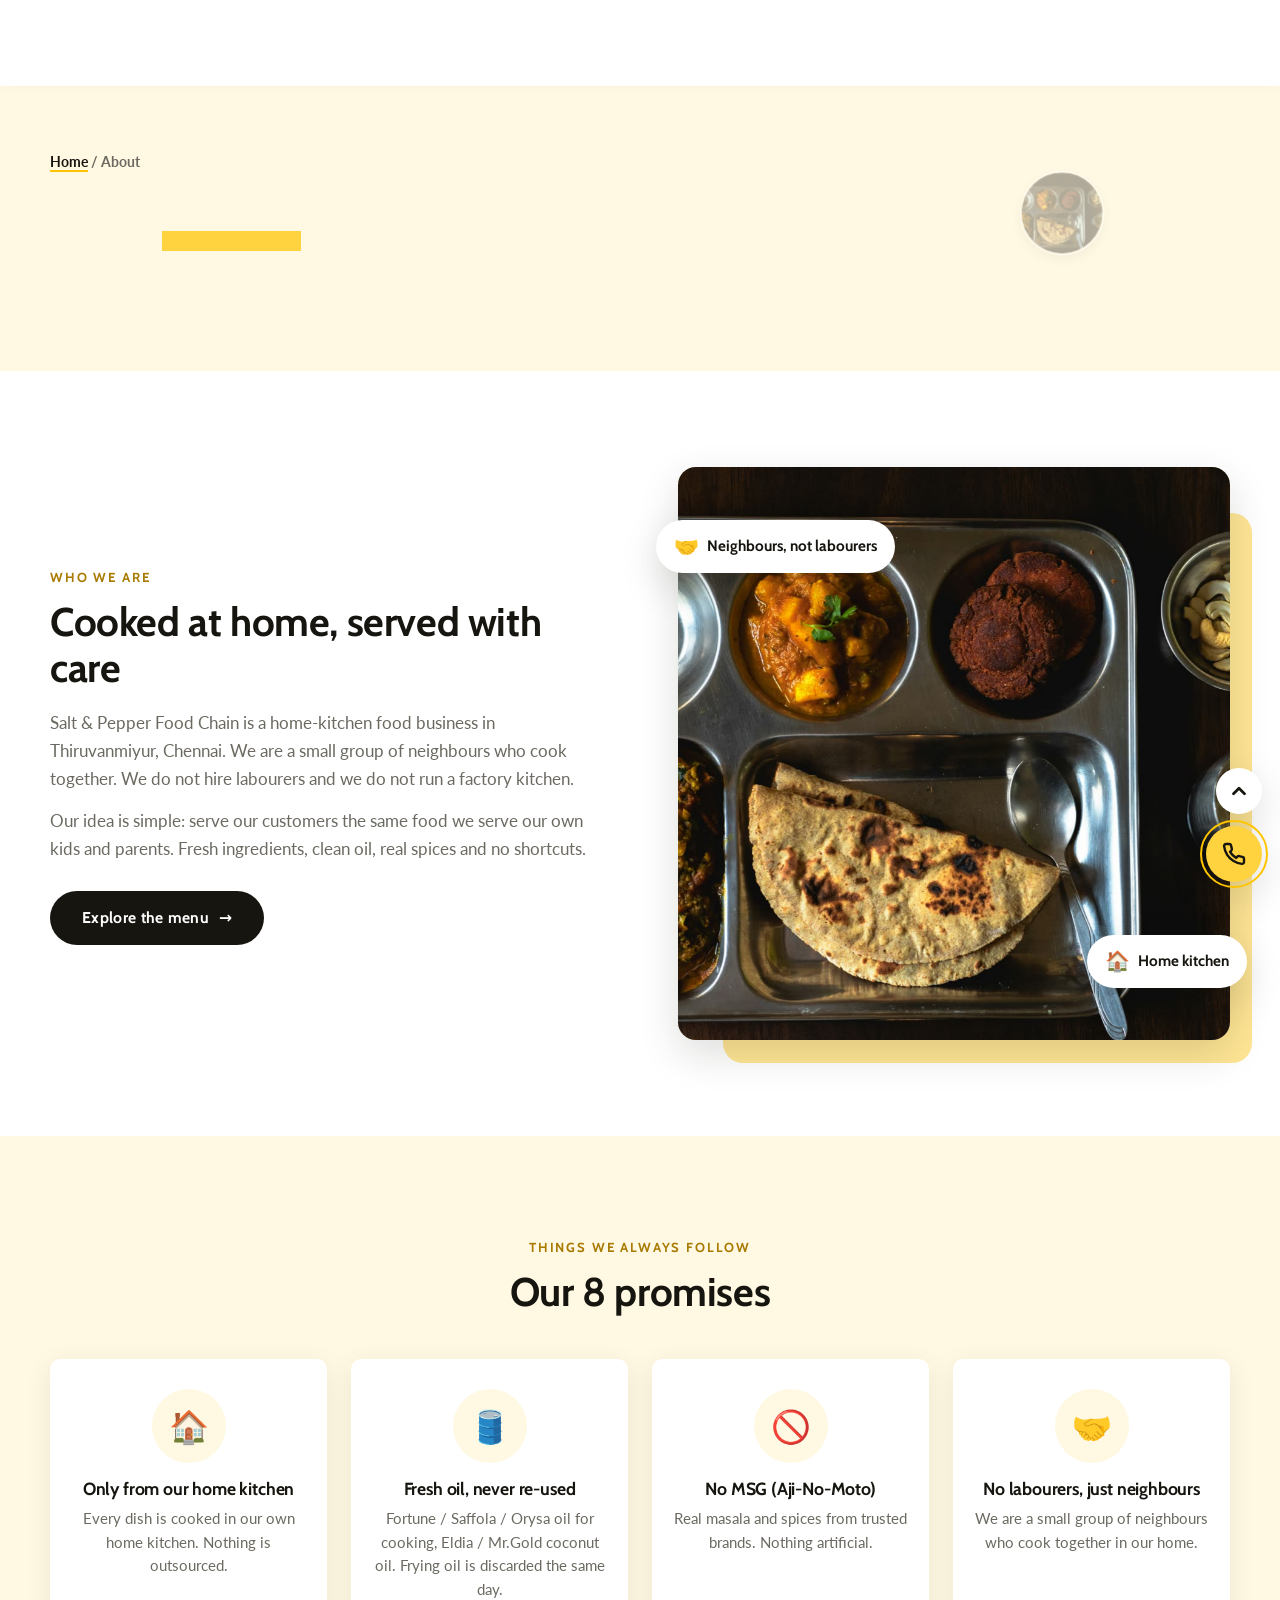
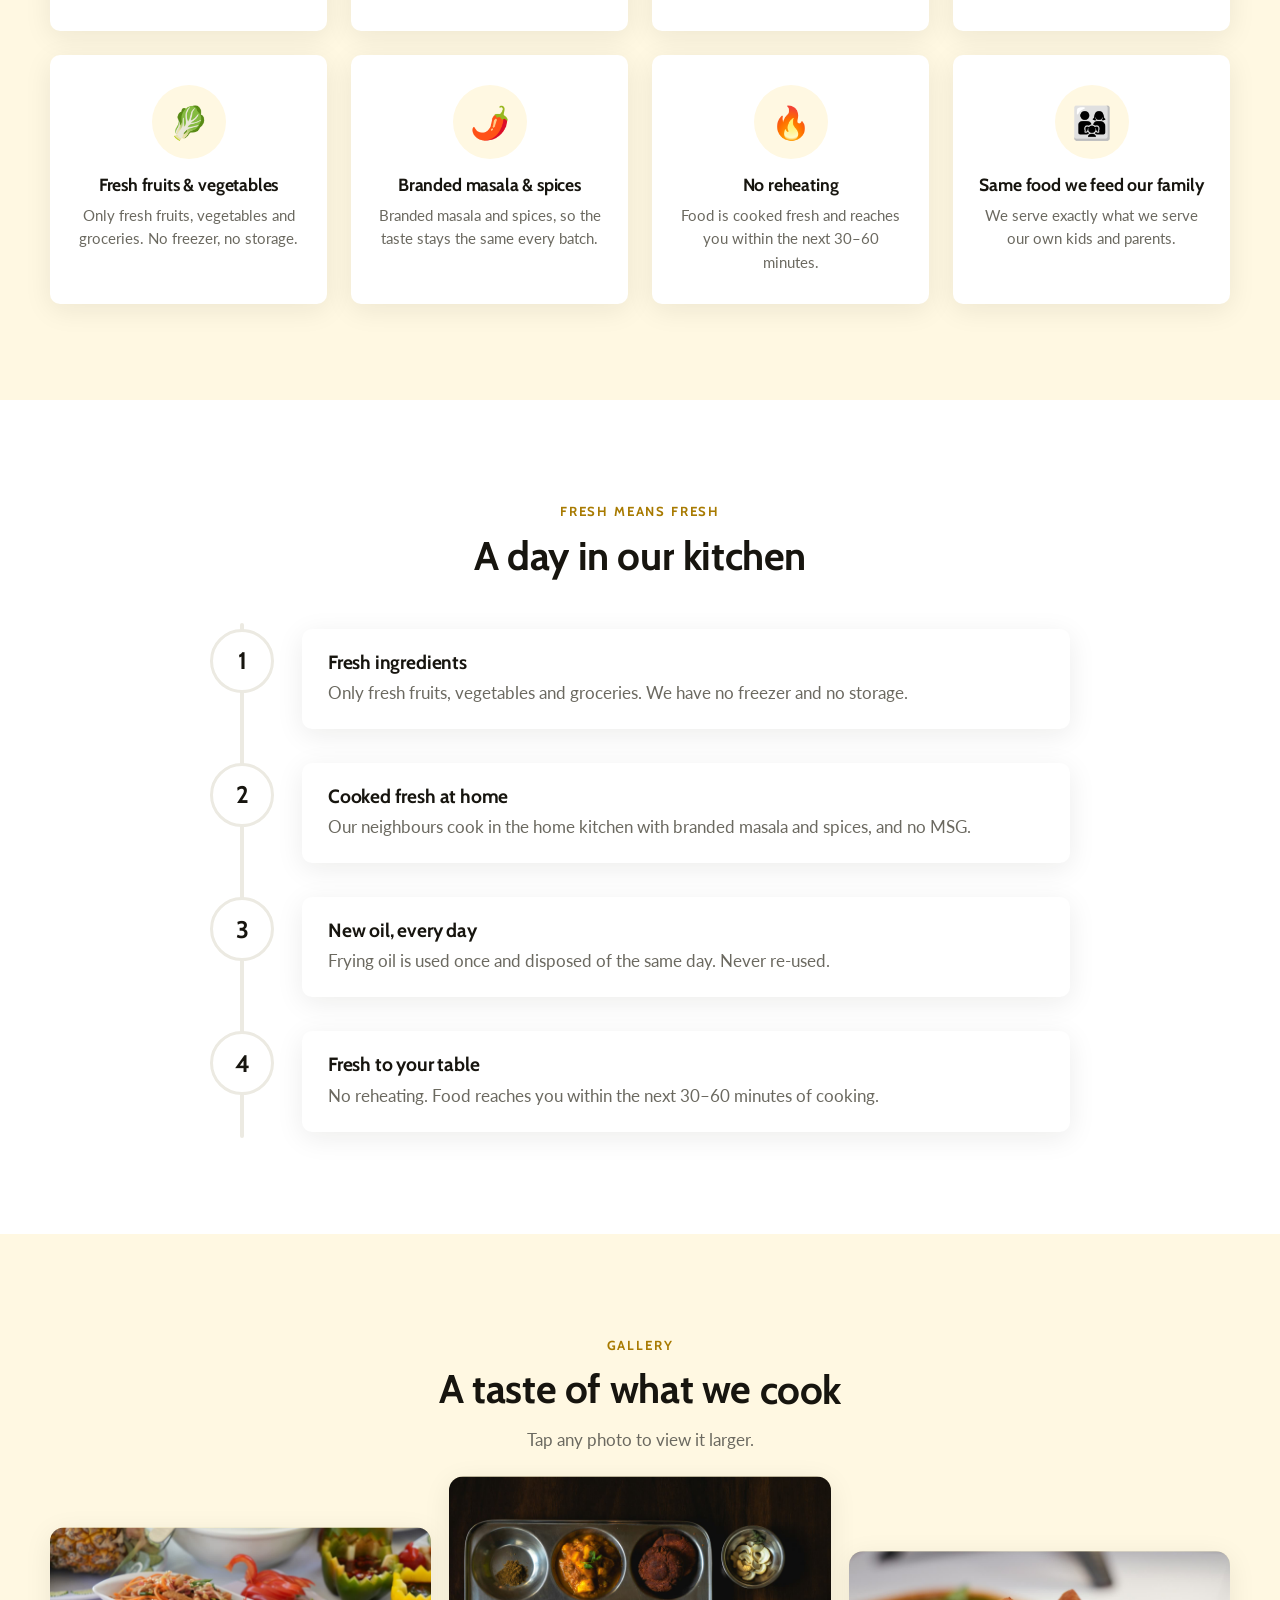
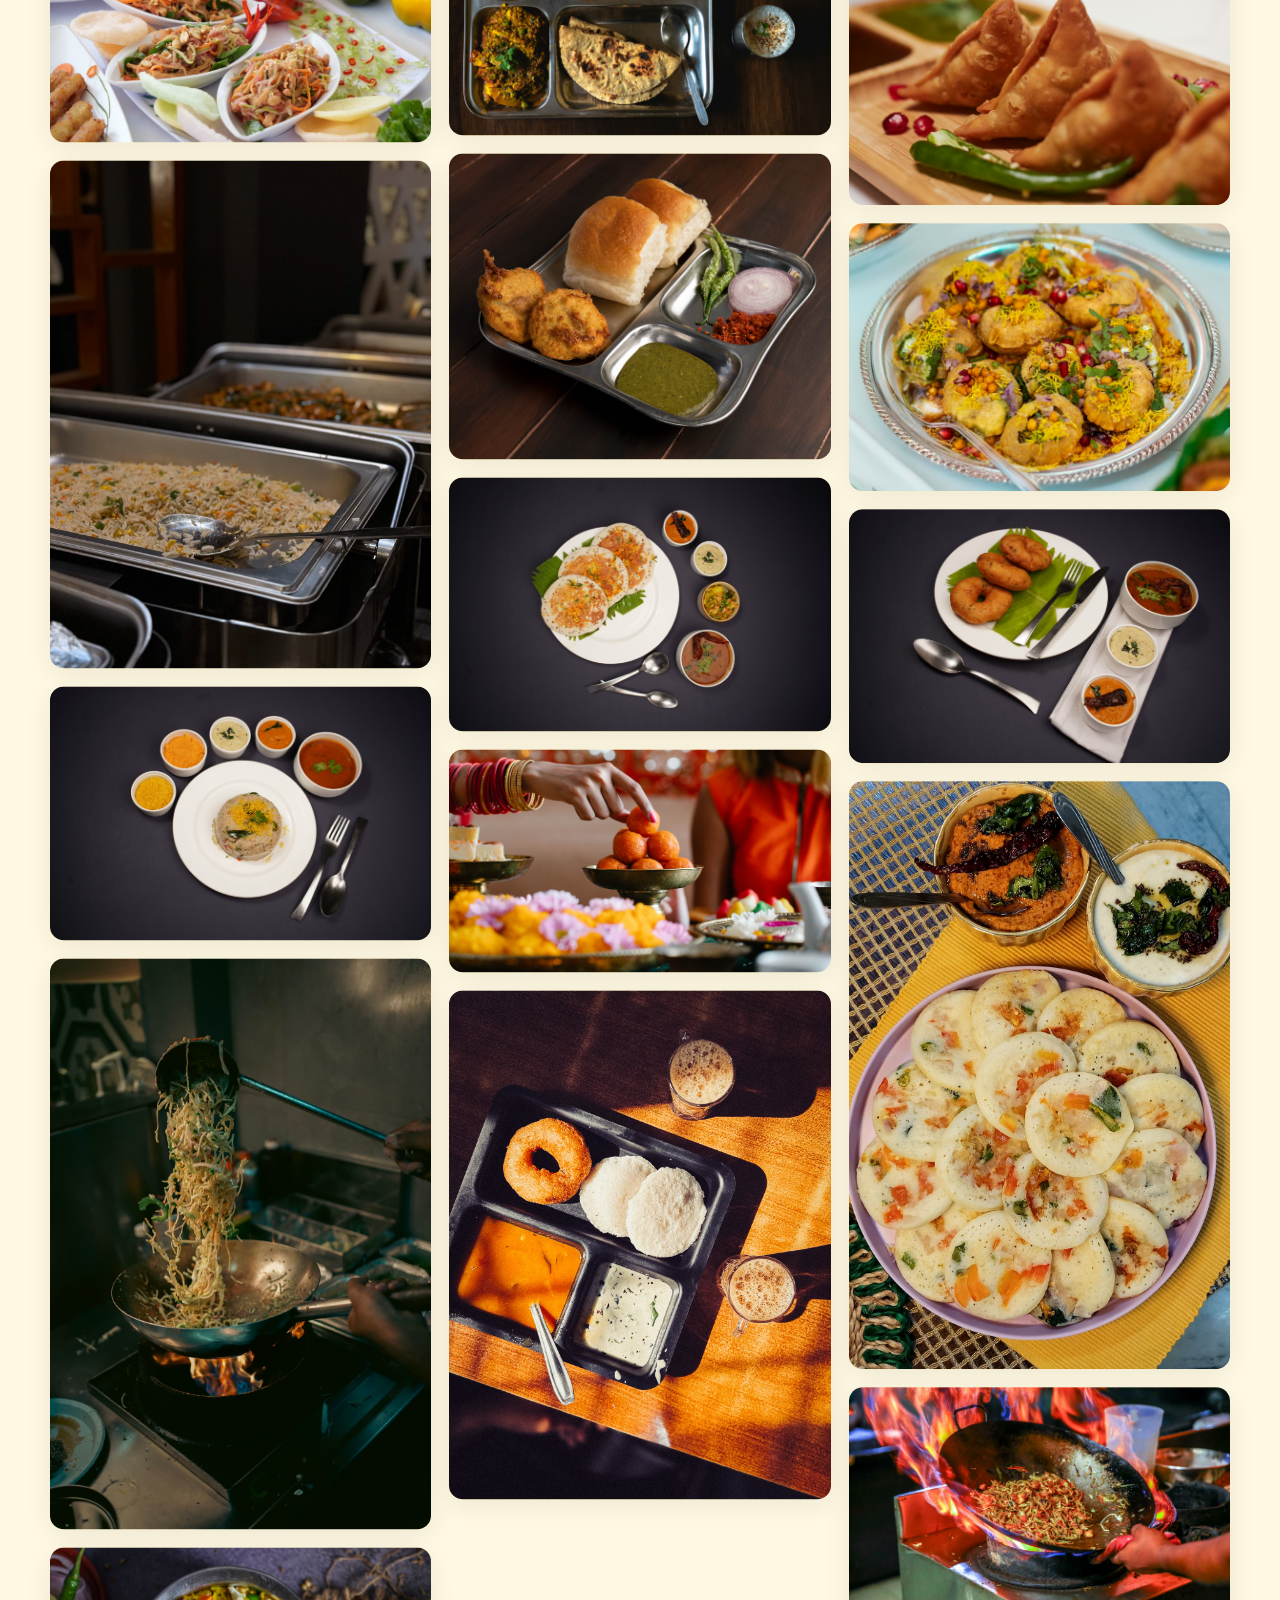
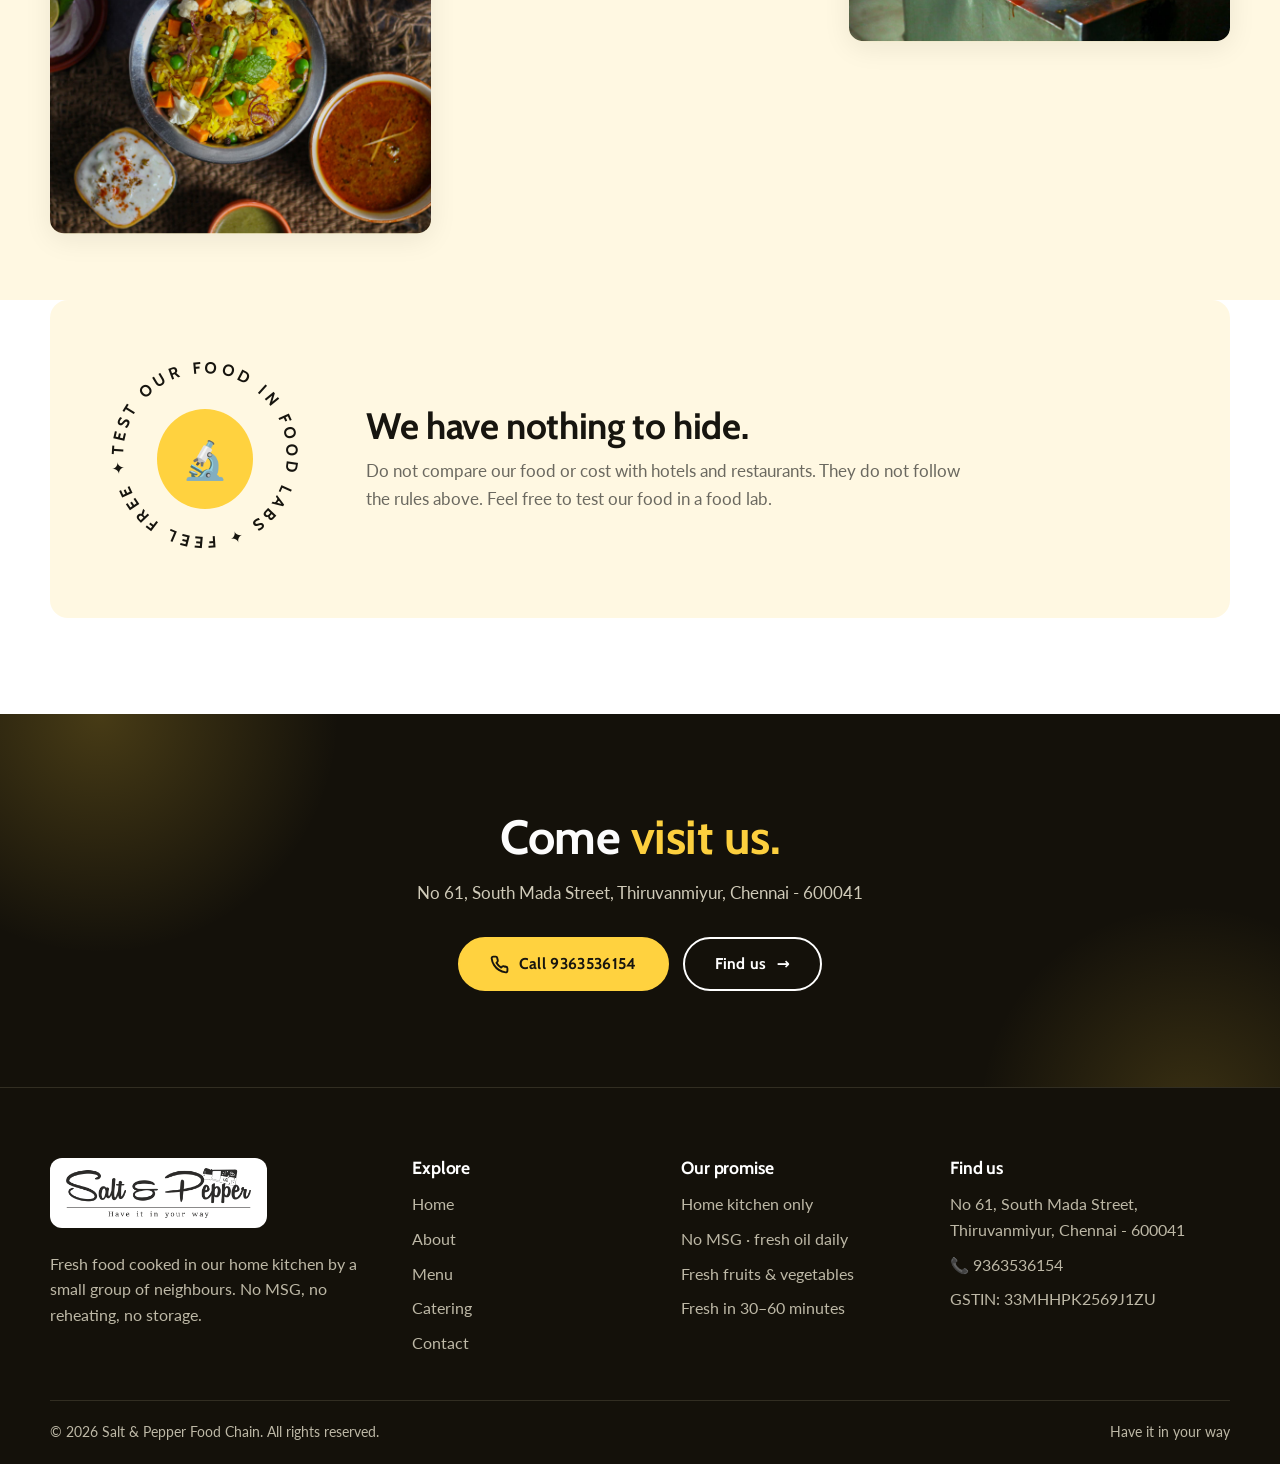
==== about.html @ cba0b31f "Add Salt & Pepper Food Chain website Five-page static site (Home, About, Menu, Catering, Contact) in" ====
<!doctype html>
<html lang="en">
<head>
<meta charset="utf-8">
<meta name="viewport" content="width=device-width,initial-scale=1">
<title>About Us | Salt & Pepper Food Chain</title>
<meta name="description" content="Salt & Pepper Food Chain is a home-kitchen food business in Thiruvanmiyur, Chennai, cooked by a small group of neighbours with no MSG and no reheating.">
<meta name="theme-color" content="#ffffff">
<meta property="og:type" content="website">
<meta property="og:title" content="About Us | Salt & Pepper Food Chain">
<meta property="og:description" content="Salt & Pepper Food Chain is a home-kitchen food business in Thiruvanmiyur, Chennai, cooked by a small group of neighbours with no MSG and no reheating.">
<meta property="og:image" content="assets/img/p12.jpg">
<link rel="icon" href="assets/img/logo.png">
<link rel="preconnect" href="https://fonts.googleapis.com">
<link rel="preconnect" href="https://fonts.gstatic.com" crossorigin>
<link href="https://fonts.googleapis.com/css2?family=Cabin:wght@500;600;700&family=Lato:wght@400;700;900&display=swap" rel="stylesheet">
<link rel="stylesheet" href="assets/css/style.css">
<script>document.documentElement.classList.add('js');window.__spFail=setTimeout(function(){document.documentElement.classList.remove('js')},6000);</script>

</head>
<body>
<a class="skip" href="#main">Skip to content</a>
<div class="curtain" aria-hidden="true"><img src="assets/img/logo.png" alt="" width="220" height="74"><div class="bar-l"><i></i></div></div>
<div class="progress" aria-hidden="true"></div>
<header class="site"><div class="bar">
  <a class="logo" href="index.html" aria-label="Salt &amp; Pepper Food Chain, home"><img src="assets/img/logo.png" alt="Salt &amp; Pepper – Have it in your way" width="145" height="48"></a>
  <nav class="main" aria-label="Main"><a class="lnk" href="index.html">Home</a><a class="lnk" href="about.html" aria-current="page">About</a><a class="lnk" href="menu.html">Menu</a><a class="lnk" href="catering.html">Catering</a><a class="lnk" href="contact.html">Contact</a></nav>
  <a class="btn btn-y btn-sm" href="tel:+919363536154"><svg viewBox="0 0 24 24" fill="none" stroke="currentColor" stroke-width="2.4" stroke-linecap="round" stroke-linejoin="round" aria-hidden="true"><path d="M22 16.9v3a2 2 0 0 1-2.2 2 19.8 19.8 0 0 1-8.6-3.1 19.5 19.5 0 0 1-6-6A19.8 19.8 0 0 1 2.1 4.2 2 2 0 0 1 4.1 2h3a2 2 0 0 1 2 1.7c.1 1 .4 1.9.7 2.8a2 2 0 0 1-.5 2.1L8.1 9.9a16 16 0 0 0 6 6l1.3-1.3a2 2 0 0 1 2.1-.4c.9.3 1.8.6 2.8.7a2 2 0 0 1 1.7 2z"/></svg>9363536154</a>
  <button class="burger" type="button" aria-expanded="false" aria-controls="mmenu" aria-label="Open menu"><i></i><i></i><i></i></button>
</div></header>
<div class="mmenu" id="mmenu"><a class="big" href="index.html">Home</a><a class="big" href="about.html" aria-current="page">About</a><a class="big" href="menu.html">Menu</a><a class="big" href="catering.html">Catering</a><a class="big" href="contact.html">Contact</a><div class="mfoot"><span>📍 No 61, South Mada Street, Thiruvanmiyur, Chennai - 600041</span><a href="tel:+919363536154">📞 9363536154</a></div></div>
<main id="main">

<section class="banner"><div class="bp a"><img src="assets/img/r_thali.jpg" alt="" ></div><div class="bp b"><img src="assets/img/r_idli.jpg" alt=""></div><div class="wrap"><div class="crumbs"><a href="index.html">Home</a> / About</div><h1>Our <span class="hl">story</span></h1><p class="lead hero-in">Food the way it is made at home: fresh, simple and honest.</p></div></section>
<section>
  <div class="wrap split">
    <div class="rv"><span class="eyebrow">Who we are</span><h2 class="splt">Cooked at home, served with care</h2>
      <p class="lead" style="margin-top:18px">Salt &amp; Pepper Food Chain is a home-kitchen food business in Thiruvanmiyur, Chennai. We are a small group of neighbours who cook together. We do not hire labourers and we do not run a factory kitchen.</p>
      <p class="lead" style="margin-top:14px">Our idea is simple: serve our customers the same food we serve our own kids and parents. Fresh ingredients, clean oil, real spices and no shortcuts.</p>
      <p style="margin-top:28px"><a class="btn btn-dark" href="menu.html">Explore the menu <span class="arr">→</span></a></p>
    </div>
    <div class="imgbox rv d2"><div class="main"><img src="assets/img/p02.jpg" alt="Traditional thali on a steel plate" loading="lazy"></div><div class="float f1"><span class="e">🤝</span>Neighbours, not labourers</div><div class="float f2"><span class="e">🏠</span>Home kitchen</div></div>
  </div>
</section>
<section class="tint">
  <div class="wrap"><div class="sec-head center"><span class="eyebrow">Things we always follow</span><h2 class="splt">Our 8 promises</h2></div>
  <div class="pgrid"><div class="flip rv d0" tabindex="0" role="button" aria-label="Only from our home kitchen. Tap to read more"><div class="flip-in">
  <div class="face front"><span class="no">01</span><div class="ic">🏠</div><h3>Only from our home kitchen</h3><small>Hover or tap to read ↻</small></div>
  <div class="face back"><b>Only from our home kitchen</b><p>Every dish is cooked in our own home kitchen. Nothing is outsourced.</p></div></div></div><div class="flip rv d1" tabindex="0" role="button" aria-label="Fresh oil, never re-used. Tap to read more"><div class="flip-in">
  <div class="face front"><span class="no">02</span><div class="ic">🛢️</div><h3>Fresh oil, never re-used</h3><small>Hover or tap to read ↻</small></div>
  <div class="face back"><b>Fresh oil, never re-used</b><p>Fortune / Saffola / Orysa oil for cooking, Eldia / Mr.Gold coconut oil. Frying oil is discarded the same day.</p></div></div></div><div class="flip rv d2" tabindex="0" role="button" aria-label="No MSG (Aji-No-Moto). Tap to read more"><div class="flip-in">
  <div class="face front"><span class="no">03</span><div class="ic">🚫</div><h3>No MSG (Aji-No-Moto)</h3><small>Hover or tap to read ↻</small></div>
  <div class="face back"><b>No MSG (Aji-No-Moto)</b><p>Real masala and spices from trusted brands. Nothing artificial.</p></div></div></div><div class="flip rv d3" tabindex="0" role="button" aria-label="No labourers, just neighbours. Tap to read more"><div class="flip-in">
  <div class="face front"><span class="no">04</span><div class="ic">🤝</div><h3>No labourers, just neighbours</h3><small>Hover or tap to read ↻</small></div>
  <div class="face back"><b>No labourers, just neighbours</b><p>We are a small group of neighbours who cook together in our home.</p></div></div></div><div class="flip rv d0" tabindex="0" role="button" aria-label="Fresh fruits & vegetables. Tap to read more"><div class="flip-in">
  <div class="face front"><span class="no">05</span><div class="ic">🥬</div><h3>Fresh fruits & vegetables</h3><small>Hover or tap to read ↻</small></div>
  <div class="face back"><b>Fresh fruits & vegetables</b><p>Only fresh fruits, vegetables and groceries. No freezer, no storage.</p></div></div></div><div class="flip rv d1" tabindex="0" role="button" aria-label="Branded masala & spices. Tap to read more"><div class="flip-in">
  <div class="face front"><span class="no">06</span><div class="ic">🌶️</div><h3>Branded masala & spices</h3><small>Hover or tap to read ↻</small></div>
  <div class="face back"><b>Branded masala & spices</b><p>Branded masala and spices, so the taste stays the same every batch.</p></div></div></div><div class="flip rv d2" tabindex="0" role="button" aria-label="No reheating. Tap to read more"><div class="flip-in">
  <div class="face front"><span class="no">07</span><div class="ic">🔥</div><h3>No reheating</h3><small>Hover or tap to read ↻</small></div>
  <div class="face back"><b>No reheating</b><p>Food is cooked fresh and reaches you within the next 30–60 minutes.</p></div></div></div><div class="flip rv d3" tabindex="0" role="button" aria-label="Same food we feed our family. Tap to read more"><div class="flip-in">
  <div class="face front"><span class="no">08</span><div class="ic">👨‍👩‍👧</div><h3>Same food we feed our family</h3><small>Hover or tap to read ↻</small></div>
  <div class="face back"><b>Same food we feed our family</b><p>We serve exactly what we serve our own kids and parents.</p></div></div></div></div></div>
</section>
<section>
  <div class="wrap">
    <div class="sec-head center"><span class="eyebrow">Fresh means fresh</span><h2 class="splt">A day in our kitchen</h2></div>
    <div class="tl"><div class="fill"></div>
      <div class="tstep"><div class="nm">1</div><div class="box rv"><h3>Fresh ingredients</h3><p>Only fresh fruits, vegetables and groceries. We have no freezer and no storage.</p></div></div>
      <div class="tstep"><div class="nm">2</div><div class="box rv"><h3>Cooked fresh at home</h3><p>Our neighbours cook in the home kitchen with branded masala and spices, and no MSG.</p></div></div>
      <div class="tstep"><div class="nm">3</div><div class="box rv"><h3>New oil, every day</h3><p>Frying oil is used once and disposed of the same day. Never re-used.</p></div></div>
      <div class="tstep"><div class="nm">4</div><div class="box rv"><h3>Fresh to your table</h3><p>No reheating. Food reaches you within the next 30–60 minutes of cooking.</p></div></div>
    </div>
  </div>
</section>
<section style="background:var(--cream)">
  <div class="wrap"><div class="sec-head center"><span class="eyebrow">Gallery</span><h2 class="splt">A taste of what we cook</h2><p class="lead rv" style="margin-top:14px">Tap any photo to view it larger.</p></div>
  <div class="gal"><div class="gcol"><button type="button" class="rv" aria-label="Open photo: Fresh salad platter"><img src="assets/img/p01.jpg" alt="Fresh salad platter" loading="lazy"></button><button type="button" class="rv" aria-label="Open photo: Catering trays"><img src="assets/img/p04.jpg" alt="Catering trays" loading="lazy"></button><button type="button" class="rv" aria-label="Open photo: Upma with chutneys"><img src="assets/img/p07.jpg" alt="Upma with chutneys" loading="lazy"></button><button type="button" class="rv" aria-label="Open photo: Live wok cooking"><img src="assets/img/p10.jpg" alt="Live wok cooking" loading="lazy"></button><button type="button" class="rv" aria-label="Open photo: Veg pulao and raita"><img src="assets/img/p13.jpg" alt="Veg pulao and raita" loading="lazy"></button></div><div class="gcol"><button type="button" class="rv" aria-label="Open photo: Traditional thali"><img src="assets/img/p02.jpg" alt="Traditional thali" loading="lazy"></button><button type="button" class="rv" aria-label="Open photo: Bajji and bun tray"><img src="assets/img/p05.jpg" alt="Bajji and bun tray" loading="lazy"></button><button type="button" class="rv" aria-label="Open photo: Set dosa with sides"><img src="assets/img/p08.jpg" alt="Set dosa with sides" loading="lazy"></button><button type="button" class="rv" aria-label="Open photo: Sweet laddu"><img src="assets/img/p11.jpg" alt="Sweet laddu" loading="lazy"></button><button type="button" class="rv" aria-label="Open photo: Vada, idli and chutneys"><img src="assets/img/p14.jpg" alt="Vada, idli and chutneys" loading="lazy"></button></div><div class="gcol"><button type="button" class="rv" aria-label="Open photo: Golden samosas"><img src="assets/img/p03.jpg" alt="Golden samosas" loading="lazy"></button><button type="button" class="rv" aria-label="Open photo: Pani puri chaat"><img src="assets/img/p06.jpg" alt="Pani puri chaat" loading="lazy"></button><button type="button" class="rv" aria-label="Open photo: Medu vada"><img src="assets/img/p09.jpg" alt="Medu vada" loading="lazy"></button><button type="button" class="rv" aria-label="Open photo: Colourful idlis"><img src="assets/img/p12.jpg" alt="Colourful idlis" loading="lazy"></button><button type="button" class="rv" aria-label="Open photo: Live flame wok"><img src="assets/img/p15.jpg" alt="Live flame wok" loading="lazy"></button></div></div></div>
</section>
<section style="padding-top:0"><div class="wrap"><div class="lab rv"><div class="seal" aria-hidden="true"><svg viewBox="0 0 200 200"><defs><path id="cp" d="M100,100 m-78,0 a78,78 0 1,1 156,0 a78,78 0 1,1 -156,0"/></defs><text><textPath href="#cp" textLength="486" lengthAdjust="spacing">Test our food in food labs ✦ Feel free ✦ </textPath></text></svg><div class="core">🔬</div></div><div><h3 style="font-size:clamp(1.6rem,3vw,2.3rem);margin-bottom:10px">We have nothing to hide.</h3><p class="lead">Do not compare our food or cost with hotels and restaurants. They do not follow the rules above. Feel free to test our food in a food lab.</p></div></div></div></section>
<section class="cta-band"><div class="wrap"><h2>Come <em>visit us.</em></h2><p>No 61, South Mada Street, Thiruvanmiyur, Chennai - 600041</p><div class="cta"><a class="btn btn-white" href="tel:+919363536154"><svg viewBox="0 0 24 24" fill="none" stroke="currentColor" stroke-width="2.4" stroke-linecap="round" stroke-linejoin="round" aria-hidden="true"><path d="M22 16.9v3a2 2 0 0 1-2.2 2 19.8 19.8 0 0 1-8.6-3.1 19.5 19.5 0 0 1-6-6A19.8 19.8 0 0 1 2.1 4.2 2 2 0 0 1 4.1 2h3a2 2 0 0 1 2 1.7c.1 1 .4 1.9.7 2.8a2 2 0 0 1-.5 2.1L8.1 9.9a16 16 0 0 0 6 6l1.3-1.3a2 2 0 0 1 2.1-.4c.9.3 1.8.6 2.8.7a2 2 0 0 1 1.7 2z"/></svg>Call 9363536154</a><a class="btn btn-dark" href="contact.html">Find us <span class="arr">→</span></a></div></div></section>
</main>
<footer class="site">
<div class="wrap">
  <div class="fcols">
    <div><div class="flogo"><img src="assets/img/logo.png" alt="Salt &amp; Pepper" width="160" height="54"></div>
      <p>Fresh food cooked in our home kitchen by a small group of neighbours. No MSG, no reheating, no storage.</p></div>
    <div><h4>Explore</h4><ul><li><a href="index.html">Home</a></li><li><a href="about.html">About</a></li><li><a href="menu.html">Menu</a></li><li><a href="catering.html">Catering</a></li><li><a href="contact.html">Contact</a></li></ul></div>
    <div><h4>Our promise</h4><ul><li>Home kitchen only</li><li>No MSG · fresh oil daily</li><li>Fresh fruits &amp; vegetables</li><li>Fresh in 30–60 minutes</li></ul></div>
    <div><h4>Find us</h4><ul><li>No 61, South Mada Street, Thiruvanmiyur, Chennai - 600041</li><li>📞 <a href="tel:+919363536154">9363536154</a></li><li>GSTIN: 33MHHPK2569J1ZU</li></ul></div>
  </div>
  <div class="fmega" aria-hidden="true">Salt &amp; Pepper</div>
  <div class="fbot"><span>© <span id="yr">2026</span> Salt &amp; Pepper Food Chain. All rights reserved.</span><span>Have it in your way</span></div>
</div>
</footer>
<div class="fab">
  <button class="top-btn" type="button" aria-label="Back to top"><svg width="22" height="22" viewBox="0 0 24 24" fill="none" stroke="currentColor" stroke-width="3" stroke-linecap="round" stroke-linejoin="round"><path d="m6 15 6-6 6 6"/></svg></button>
  <a class="call" href="tel:+919363536154" aria-label="Call 9363536154"><svg viewBox="0 0 24 24" fill="none" stroke="currentColor" stroke-width="2.4" stroke-linecap="round" stroke-linejoin="round" aria-hidden="true"><path d="M22 16.9v3a2 2 0 0 1-2.2 2 19.8 19.8 0 0 1-8.6-3.1 19.5 19.5 0 0 1-6-6A19.8 19.8 0 0 1 2.1 4.2 2 2 0 0 1 4.1 2h3a2 2 0 0 1 2 1.7c.1 1 .4 1.9.7 2.8a2 2 0 0 1-.5 2.1L8.1 9.9a16 16 0 0 0 6 6l1.3-1.3a2 2 0 0 1 2.1-.4c.9.3 1.8.6 2.8.7a2 2 0 0 1 1.7 2z"/></svg></a>
</div>
<script src="assets/js/gsap.min.js"></script>
<script src="assets/js/ScrollTrigger.min.js"></script>
<script src="assets/js/main.js"></script>
</body>
</html>
---- assets/css/style.css ----
/* Salt & Pepper Food Chain — v3: clean corporate-catering style (white space, soft cards, dark bands). Information site, no ordering. */
:root{
  --y:#ffd23f; --y2:#ffc400; --yl:#fff3c4; --cream:#fff8e2; --paper:#ffffff;
  --ink:#17150f; --ink2:#2e2b22; --dark:#14110a; --red:#d62f2f; --muted:#6b6960; --line:#eceae2;
  --disp:'Cabin',system-ui,'Segoe UI',Roboto,sans-serif; --body:'Lato',system-ui,'Segoe UI',Roboto,sans-serif;
  --ease:cubic-bezier(.2,.8,.2,1); --r:10px;
  --sh:0 6px 28px rgba(23,21,15,.08); --sh2:0 14px 40px rgba(23,21,15,.14);
}
*{box-sizing:border-box;margin:0;padding:0}
html{-webkit-text-size-adjust:100%;overflow-x:clip;scroll-behavior:smooth}
body{font-family:var(--body);font-size:17px;line-height:1.65;color:var(--ink2);background:var(--paper);overflow-x:clip}
img{max-width:100%;display:block}
a{color:inherit}
button{font:inherit;cursor:pointer;border:0;background:none;color:inherit}
:focus-visible{outline:3px solid var(--y2);outline-offset:3px;border-radius:6px}
.wrap{width:min(1180px,100% - 40px);margin-inline:auto}
.skip{position:absolute;left:-999px;top:8px;background:var(--ink);color:#fff;padding:10px 16px;border-radius:8px;z-index:500}
.skip:focus{left:8px}
.sr{position:absolute;width:1px;height:1px;overflow:hidden;clip:rect(0 0 0 0);white-space:nowrap}
h1,h2,h3,h4{font-family:var(--disp);color:var(--ink);line-height:1.15;letter-spacing:-.01em;font-weight:700}
h1{font-size:clamp(2.2rem,4.6vw,3.5rem)}
h2{font-size:clamp(1.7rem,3.2vw,2.5rem)}
h3{font-size:1.2rem;font-weight:700}
.pill{display:inline-flex;align-items:center;gap:8px;background:var(--cream);border-radius:99px;padding:6px 16px;font-weight:700;font-size:.85rem;color:var(--ink)}
.eyebrow{display:inline-block;font-family:var(--disp);font-weight:700;font-size:.82rem;letter-spacing:.14em;text-transform:uppercase;color:#a87a00;margin-bottom:10px}
.lead{font-size:1.06rem;color:var(--muted);max-width:60ch}
.center{text-align:center}.center .lead{margin-inline:auto}
section{padding:clamp(60px,7.5vw,100px) 0;position:relative}
.tint{background:var(--cream)}
.hl{background:linear-gradient(transparent 68%,var(--y) 68% 94%,transparent 94%);padding:0 .06em}
.red{color:var(--red)}

/* html.js: initial states (content stays visible without JS) */
.js .sw{display:inline-block;overflow:hidden;vertical-align:top;padding-bottom:.12em;margin-bottom:-.12em}
.js .si{display:inline-block;transform:translateY(110%)}
.js .rv{opacity:0;transform:translateY(26px)}
.js .rv.in{opacity:1;transform:none;transition:opacity .7s var(--ease),transform .7s var(--ease)}
.js .rv.d1{transition-delay:.08s}.js .rv.d2{transition-delay:.16s}.js .rv.d3{transition-delay:.24s}
.js .hero-in{opacity:0;transform:translateY(24px)}

/* loader / page transition */
.curtain{position:fixed;inset:0;z-index:400;background:#fff;display:grid;place-items:center;pointer-events:none;transform:translateY(100%)}
.js .curtain{transform:none;pointer-events:auto}
.curtain img{width:min(200px,50vw)}
.curtain .bar-l{position:absolute;bottom:22%;width:min(200px,50vw);height:4px;border-radius:9px;background:var(--line);overflow:hidden}
.curtain .bar-l i{display:block;height:100%;width:0;background:var(--y2);animation:load 1s var(--ease) forwards}
@keyframes load{to{width:100%}}
.progress{position:fixed;left:0;top:0;height:3px;width:100%;transform-origin:0 50%;transform:scaleX(0);background:var(--y2);z-index:300}

/* buttons */
.btn{display:inline-flex;align-items:center;justify-content:center;gap:10px;min-height:50px;padding:12px 30px;border-radius:99px;font-family:var(--disp);font-weight:700;font-size:.98rem;letter-spacing:.02em;text-decoration:none;border:2px solid transparent;transition:transform .2s var(--ease),box-shadow .2s var(--ease),background .2s,color .2s;white-space:nowrap}
.btn:hover{transform:translateY(-2px);box-shadow:var(--sh2)}
.btn:active{transform:none;box-shadow:none}
.btn-y{background:var(--y);color:var(--ink)}
.btn-y:hover{background:var(--y2)}
.btn-dark{background:var(--ink);color:#fff}
.btn-white{background:#fff;color:var(--ink);border-color:var(--ink)}
.btn-red{background:var(--red);color:#fff}
.btn-sm{min-height:42px;padding:8px 20px;font-size:.92rem}
.btn svg{width:19px;height:19px;flex:none}
.btn .arr{display:inline-block;transition:transform .25s var(--ease)}
.btn:hover .arr{transform:translateX(4px)}

/* header */
header.site{position:fixed;top:0;left:0;right:0;z-index:200;background:rgba(255,255,255,.96);backdrop-filter:blur(10px);-webkit-backdrop-filter:blur(10px);box-shadow:0 1px 0 var(--line),0 4px 20px rgba(23,21,15,.05);transition:transform .45s var(--ease)}
header.site.hide{transform:translateY(-110%)}
.bar{margin-inline:auto;width:min(1180px,100% - 40px);display:flex;align-items:center;gap:12px;min-height:76px}
.logo img{height:50px;width:auto}
nav.main{margin-left:auto;display:flex;align-items:center;gap:2px}
nav.main a.lnk{position:relative;padding:10px 16px;font-family:var(--disp);font-weight:600;text-decoration:none;font-size:1rem;color:var(--ink);transition:color .2s}
nav.main a.lnk::after{content:'';position:absolute;left:16px;right:16px;bottom:4px;height:3px;border-radius:3px;background:var(--y2);transform:scaleX(0);transform-origin:0 50%;transition:transform .3s var(--ease)}
nav.main a.lnk:hover::after,nav.main a.lnk[aria-current=page]::after{transform:scaleX(1)}
.bar .btn{margin-left:10px}
.burger{display:none;width:46px;height:46px;border-radius:10px;margin-left:auto;flex-direction:column;align-items:center;justify-content:center;gap:5px;background:var(--y);z-index:260;position:relative}
.burger i{display:block;width:22px;height:2.5px;background:var(--ink);border-radius:2px;transition:transform .3s var(--ease),opacity .2s}
.burger[aria-expanded=true] i:nth-child(1){transform:translateY(7.5px) rotate(45deg)}
.burger[aria-expanded=true] i:nth-child(2){opacity:0}
.burger[aria-expanded=true] i:nth-child(3){transform:translateY(-7.5px) rotate(-45deg)}
.mmenu{position:fixed;inset:0;z-index:150;background:#fff;display:flex;flex-direction:column;justify-content:center;padding:100px 28px 40px;opacity:0;visibility:hidden;transition:opacity .3s,visibility 0s .3s}
.mmenu.open{opacity:1;visibility:visible;transition:opacity .3s}
.mmenu a.big{font-family:var(--disp);font-weight:700;font-size:clamp(1.9rem,8vw,2.6rem);line-height:1.5;text-decoration:none;display:block;color:var(--ink);border-bottom:1px solid var(--line)}
.mmenu a.big[aria-current=page]{color:#a87a00}
.mmenu .mfoot{margin-top:28px;display:grid;gap:10px;font-weight:700;font-size:.95rem}
@media(max-width:960px){nav.main,.bar .btn{display:none}.burger{display:flex}.bar{min-height:66px}.logo img{height:44px}}
@media(min-width:961px){.mmenu{display:none}}

/* hero */
.hero{padding:150px 0 80px;overflow:hidden;background:linear-gradient(180deg,#fff 60%,var(--cream))}
.hero .wrap{display:grid;grid-template-columns:1.05fr .95fr;gap:40px;align-items:center}
.hero h1{margin:18px 0 20px}
.hero h1 em{font-style:normal;background:linear-gradient(transparent 68%,var(--y) 68% 94%,transparent 94%)}
.hero .lead{margin-bottom:30px;max-width:50ch}
.hero .cta{display:flex;gap:14px;flex-wrap:wrap}
.hero .trust{display:flex;gap:10px;flex-wrap:wrap;margin-top:30px}
.art{position:relative;width:min(100%,520px);aspect-ratio:1;margin-left:auto}
.art .blob{position:absolute;inset:6% 2% 2% 6%;border-radius:50%;background:var(--y)}
.art .ring{position:absolute;inset:0 8% 8% 0;border-radius:50%;border:2px dashed rgba(23,21,15,.25)}
.art img{position:absolute;aspect-ratio:1;border-radius:50%;object-fit:cover;border:6px solid #fff;box-shadow:var(--sh2)}
.art .a1{width:66%;left:17%;top:17%}
.art .a2{width:30%;left:0;top:6%;animation:bob 6s ease-in-out infinite}
.art .a3{width:34%;right:0;bottom:2%;animation:bob 7s ease-in-out infinite -3s}
.art .chip{position:absolute;background:#fff;border-radius:99px;padding:10px 18px;font-family:var(--disp);font-weight:700;font-size:.92rem;color:var(--ink);box-shadow:var(--sh2);white-space:nowrap}
.art .c1{right:0;top:12%}
.art .c2{left:2%;bottom:10%}
@keyframes bob{50%{translate:0 -12px}}
@media(max-width:960px){
  .hero{padding:110px 0 60px}
  .hero .wrap{grid-template-columns:1fr;gap:40px}
  .art{margin:0 auto;width:min(100%,400px)}
}
@media(max-width:520px){.hero .cta .btn{flex:1 1 100%}}

/* stats band */
.stats{background:var(--dark);padding:56px 0}
.sgrid{display:grid;grid-template-columns:repeat(4,1fr);gap:22px;text-align:center}
.stat{background:#fff;border-radius:var(--r);padding:26px 14px}
.stat b{display:block;font-family:var(--disp);font-weight:700;font-size:clamp(2.1rem,4.4vw,3.2rem);line-height:1.1;color:var(--ink)}
.stat span{font-weight:700;font-size:.92rem;display:block;margin-top:6px;color:var(--ink2)}
@media(max-width:760px){.sgrid{grid-template-columns:repeat(2,1fr);gap:14px}}

/* section heads */
.sec-head{margin-bottom:44px}
.sub{font-family:var(--disp);font-weight:600;font-size:1.12rem;color:var(--ink);margin:12px 0 6px}

/* split / frames */
.split{display:grid;grid-template-columns:1fr 1fr;gap:clamp(30px,6vw,80px);align-items:center}
.split.rev>:first-child{order:2}
.split p+p{margin-top:14px}
.imgbox{position:relative}
.imgbox::before{content:'';position:absolute;inset:8% -4% -4% 8%;border-radius:20px;background:var(--y);opacity:.55}
.imgbox .main{position:relative;border-radius:18px;overflow:hidden;box-shadow:var(--sh2);background:var(--yl)}
.imgbox .main img{width:100%;aspect-ratio:5/5.2;object-fit:cover;transform:scale(1.15)}
.imgbox .float{position:absolute;background:#fff;border-radius:99px;padding:10px 18px;font-family:var(--disp);font-weight:700;font-size:.95rem;color:var(--ink);box-shadow:var(--sh2);display:flex;gap:8px;align-items:center;z-index:3}
.imgbox .float .e{font-size:1.25rem}
.imgbox .f1{left:-4%;top:12%}
.imgbox .f2{right:-3%;bottom:12%}
@media(max-width:900px){.split{grid-template-columns:1fr}.split.rev>:first-child{order:0}.imgbox .f1{left:3%}.imgbox .f2{right:3%}}
.ticks{list-style:none;display:grid;gap:12px;margin:22px 0 28px}
.ticks li{display:flex;gap:12px;align-items:flex-start;font-weight:700;color:var(--ink)}
.ticks li::before{content:'✓';flex:none;width:26px;height:26px;margin-top:1px;border-radius:50%;background:var(--y);color:var(--ink);display:grid;place-items:center;font-size:.85rem;font-weight:900}

/* cards shared */
.tilt{position:relative;transition:translate .3s var(--ease),box-shadow .3s var(--ease)}
.tilt:hover{translate:0 -6px;box-shadow:var(--sh2)}
.glare{display:none}

/* offerings / services */
.svc{display:grid;grid-template-columns:repeat(auto-fit,minmax(240px,1fr));gap:24px}
.svc article{background:#fff;border-radius:var(--r);overflow:hidden;box-shadow:var(--sh)}
.svc img{aspect-ratio:4/3;width:100%;object-fit:cover}
.svc div.t{padding:20px 22px 24px}.svc h3{margin-bottom:6px}.svc p{color:var(--muted);font-size:.96rem}

/* promo / cta band */
.cta-band{background:var(--dark);color:#fff;text-align:center;overflow:hidden;padding:clamp(60px,8vw,96px) 0}
.cta-band::before{content:'';position:absolute;width:520px;height:520px;left:-160px;top:-260px;border-radius:50%;background:radial-gradient(circle,rgba(255,210,63,.22),transparent 65%)}
.cta-band::after{content:'';position:absolute;width:460px;height:460px;right:-140px;bottom:-260px;border-radius:50%;background:radial-gradient(circle,rgba(255,210,63,.16),transparent 65%)}
.cta-band .wrap{position:relative;z-index:1}
.cta-band h2{color:#fff;font-size:clamp(1.9rem,4vw,3rem);margin-bottom:14px}
.cta-band h2 em{font-style:normal;color:var(--y)}
.cta-band p{max-width:58ch;margin:0 auto 30px;color:#cfcab8;font-size:1.06rem}
.cta-band .cta{display:flex;gap:14px;justify-content:center;flex-wrap:wrap}
.cta-band .btn-white{background:var(--y);border-color:var(--y);color:var(--ink)}
.cta-band .btn-dark{background:transparent;border-color:#fff;color:#fff}

/* why-us cards */
.why{display:grid;grid-template-columns:repeat(4,1fr);gap:24px}
.why article{background:#fff;border-radius:var(--r);padding:30px 22px;text-align:center;box-shadow:var(--sh)}
.why .ic{width:74px;height:74px;border-radius:50%;background:var(--cream);display:grid;place-items:center;font-size:2rem;margin:0 auto 16px}
.why h3{font-size:1.1rem;margin-bottom:8px}
.why p{color:var(--muted);font-size:.95rem;line-height:1.55}
@media(max-width:1000px){.why{grid-template-columns:repeat(2,1fr)}}
@media(max-width:520px){.why{grid-template-columns:1fr}}

/* promise cards on About (former flip cards, now plain) */
.promise{}
.pgrid{display:grid;grid-template-columns:repeat(4,1fr);gap:24px}
.flip{background:#fff;border-radius:var(--r);padding:30px 22px;text-align:center;box-shadow:var(--sh);cursor:default}
.flip-in,.face{position:static;transform:none}
.face.front .no,.face.front small,.face.back b{display:none}
.face.front .ic{width:74px;height:74px;border-radius:50%;background:var(--cream);display:grid;place-items:center;font-size:2rem;margin:0 auto 16px}
.face.front h3{font-size:1.1rem;margin-bottom:8px}
.face.back p{color:var(--muted);font-size:.95rem;line-height:1.55}
@media(max-width:1000px){.pgrid{grid-template-columns:repeat(2,1fr)}}
@media(max-width:520px){.pgrid{grid-template-columns:1fr}}

/* favourite dishes */
.dgrid{display:grid;grid-template-columns:repeat(3,1fr);gap:24px}
.dish{background:#fff;border-radius:var(--r);padding:28px 22px 26px;text-align:center;box-shadow:var(--sh)}
.dish .rd{width:150px;aspect-ratio:1;margin:0 auto 18px;border-radius:50%;overflow:hidden;box-shadow:0 10px 26px rgba(23,21,15,.18)}
.dish .rd img{width:100%;height:100%;object-fit:cover;transition:transform .8s var(--ease)}
.dish:hover .rd img{transform:scale(1.1)}
.dish .tg{font-family:var(--disp);font-weight:700;font-size:.74rem;letter-spacing:.12em;text-transform:uppercase;color:#a87a00}
.dish h3{font-size:1.2rem;margin:4px 0 8px}
.dish p{color:var(--muted);font-size:.95rem;line-height:1.5}
@media(max-width:900px){.dgrid{grid-template-columns:repeat(2,1fr)}}
@media(max-width:520px){.dgrid{grid-template-columns:1fr}}

/* tick feature cards */
.tk{display:grid;grid-template-columns:repeat(3,1fr);gap:24px}
.tk article{background:#fff;border:1.5px solid var(--y2);border-radius:var(--r);padding:28px 22px;text-align:center}
.tk .ck{width:46px;height:46px;border-radius:50%;background:var(--y);display:grid;place-items:center;margin:0 auto 14px;font-weight:900;font-size:1.2rem;color:var(--ink)}
.tk h3{font-size:1.1rem;margin-bottom:8px}
.tk p{color:var(--muted);font-size:.95rem;line-height:1.55}
@media(max-width:900px){.tk{grid-template-columns:repeat(2,1fr)}}
@media(max-width:520px){.tk{grid-template-columns:1fr}}

/* how it works (2-column step cards) */
.steps{display:grid;grid-template-columns:repeat(2,1fr);gap:24px}
.steps article{background:#fff;border-radius:var(--r);padding:24px;box-shadow:var(--sh);display:flex;gap:20px;align-items:center}
.steps .nm{flex:none;width:64px;height:64px;border-radius:50%;background:var(--y);display:grid;place-items:center;font-family:var(--disp);font-weight:700;font-size:1.5rem;color:var(--ink)}
.steps h3{margin-bottom:4px}
.steps p{color:var(--muted);font-size:.96rem;line-height:1.55}
@media(max-width:760px){.steps{grid-template-columns:1fr}}

/* timeline (About, Catering) */
.tl{position:relative;max-width:860px;margin-inline:auto;padding:6px 0}
.tl::before{content:'';position:absolute;left:30px;top:0;bottom:0;width:4px;background:var(--line);border-radius:4px}
.tl .fill{position:absolute;left:30px;top:0;bottom:0;width:4px;background:var(--y2);border-radius:4px;transform-origin:50% 0;transform:scaleY(0)}
.tstep{position:relative;padding:0 0 34px 92px}
.tstep:last-child{padding-bottom:0}
.tstep .nm{position:absolute;left:0;top:0;width:64px;height:64px;border-radius:50%;background:#fff;border:3px solid var(--line);display:grid;place-items:center;font-family:var(--disp);font-weight:700;font-size:1.5rem;color:var(--ink);z-index:2;transition:background .4s,border-color .4s}
.tstep.in .nm{background:var(--y);border-color:var(--y)}
.tstep .box{background:#fff;border-radius:var(--r);padding:22px 26px;box-shadow:var(--sh)}
.tstep h3{margin-bottom:6px}.tstep p{color:var(--muted)}
@media(max-width:560px){.tstep{padding-left:76px}.tstep .nm{width:54px;height:54px;font-size:1.25rem}.tl::before,.tl .fill{left:25px}}

/* lab seal */
.lab{display:grid;grid-template-columns:auto 1fr;gap:clamp(24px,5vw,56px);align-items:center;background:var(--cream);border-radius:18px;padding:clamp(26px,5vw,50px)}
.seal{position:relative;width:clamp(150px,20vw,210px);aspect-ratio:1}
.seal svg{width:100%;height:100%;animation:spin 24s linear infinite}
@keyframes spin{to{transform:rotate(360deg)}}
.seal text{font-family:var(--disp);font-weight:700;font-size:15.4px;letter-spacing:.14em;fill:var(--ink);text-transform:uppercase}
.seal .core{position:absolute;inset:27%;border-radius:50%;background:var(--y);display:grid;place-items:center;font-size:2.3rem}
@media(max-width:700px){.lab{grid-template-columns:1fr;text-align:center;justify-items:center}}

/* page banner (inner pages) */
.banner{background:var(--cream);padding:150px 0 76px;overflow:hidden;position:relative}
.banner .wrap{position:relative;z-index:2}
.banner h1{font-size:clamp(2.4rem,5.4vw,3.8rem);margin:10px 0 12px}
.banner .lead{font-size:1.1rem}
.banner .bp{position:absolute;border-radius:50%;overflow:hidden;border:6px solid #fff;box-shadow:var(--sh2);z-index:1;background:#fff}
.banner .bp img{width:100%;height:100%;object-fit:cover}
.banner .bp.a{width:clamp(160px,20vw,260px);aspect-ratio:1;right:7%;top:50%;margin-top:-100px}
.banner .bp.b{width:clamp(90px,11vw,150px);aspect-ratio:1;right:min(25vw,340px);bottom:-26px}
.crumbs{font-weight:700;font-size:.9rem;color:var(--muted)}
.crumbs a{text-decoration:none;color:var(--ink);border-bottom:2px solid var(--y2)}
@media(max-width:760px){.banner{padding:110px 0 60px}.banner .bp.a{right:-36px;width:140px;margin-top:0;top:auto;bottom:10px;opacity:.9}.banner .bp.b{display:none}}

/* menu page (display only) */
.mhead{position:sticky;top:88px;z-index:50;background:rgba(255,255,255,.96);backdrop-filter:blur(10px);border-radius:14px;padding:12px;box-shadow:var(--sh);margin-bottom:32px}
.toolbar{display:flex;gap:14px;flex-wrap:wrap;align-items:center;justify-content:space-between}
.tabs{display:flex;gap:8px;flex-wrap:wrap}
.tab{padding:9px 18px;border:1.5px solid var(--line);border-radius:99px;font-family:var(--disp);font-weight:700;font-size:.92rem;background:#fff;color:var(--ink);transition:background .2s,border-color .2s}
.tab:hover{border-color:var(--y2)}
.tab[aria-selected=true]{background:var(--y);border-color:var(--y)}
.search{position:relative;flex:0 1 280px;min-width:190px}
.search input{width:100%;min-height:46px;padding:10px 18px 10px 44px;border:1.5px solid var(--line);border-radius:99px;font:inherit;background:#fff}
.search input:focus{outline:0;border-color:var(--y2);box-shadow:0 0 0 4px var(--yl)}
.search svg{position:absolute;left:15px;top:50%;transform:translateY(-50%);width:18px;height:18px;color:var(--muted)}
.mgrid{display:grid;grid-template-columns:repeat(auto-fill,minmax(250px,1fr));gap:24px}
.mcard{background:#fff;border-radius:var(--r);overflow:hidden;display:flex;flex-direction:column;box-shadow:var(--sh)}
.mcard .im{aspect-ratio:4/3;overflow:hidden;background:var(--yl);position:relative}
.mcard .im img{width:100%;height:100%;object-fit:cover;transition:transform .9s var(--ease)}
.mcard:hover .im img{transform:scale(1.08)}
.mcard .tag{position:absolute;left:12px;top:12px;background:var(--y);border-radius:99px;font-family:var(--disp);font-size:.7rem;font-weight:700;padding:3px 12px;text-transform:uppercase;letter-spacing:.06em;color:var(--ink)}
.mcard .bd{padding:18px 20px 22px;display:flex;flex-direction:column;flex:1;gap:6px}
.mcard h3{font-size:1.12rem;line-height:1.25}
.mcard p{font-size:.94rem;color:var(--muted);line-height:1.5}
.empty{padding:50px;text-align:center;color:var(--muted);display:none}
.note{margin-top:32px;font-size:.94rem;color:var(--muted);text-align:center}

/* floating buttons */
.fab{position:fixed;right:18px;bottom:18px;z-index:120;display:flex;flex-direction:column;gap:12px;align-items:flex-end}
.fab a,.fab button{width:56px;height:56px;border-radius:50%;display:grid;place-items:center;box-shadow:var(--sh2);transition:transform .25s var(--ease)}
.fab a:hover,.fab button:hover{transform:scale(1.08)}
.fab .call{background:var(--y);color:var(--ink);position:relative}
.fab .call::after{content:'';position:absolute;inset:-6px;border-radius:50%;border:2px solid var(--y2);animation:ping 2.4s ease-out infinite}
@keyframes ping{0%{transform:scale(.85);opacity:.9}100%{transform:scale(1.3);opacity:0}}
.fab .call svg{width:24px;height:24px}
.fab .top-btn{background:#fff;color:var(--ink);width:46px;height:46px;opacity:0;pointer-events:none;transform:translateY(14px)}
.fab .top-btn.show{opacity:1;pointer-events:auto;transform:none}

/* gallery */
.gal{display:grid;grid-template-columns:repeat(3,1fr);gap:18px;align-items:start}
.gcol{display:grid;gap:18px}
.gal button{display:block;width:100%;border-radius:14px;overflow:hidden;background:var(--yl);box-shadow:var(--sh)}
.gal img{width:100%;height:auto;transition:transform .8s var(--ease)}
.gal button:hover img{transform:scale(1.06)}
@media(max-width:700px){.gal{grid-template-columns:repeat(2,1fr);gap:12px}.gcol{gap:12px}.gal .gcol:nth-child(3){display:none}}
.lb{position:fixed;inset:0;background:rgba(10,9,4,.94);z-index:420;display:none;align-items:center;justify-content:center;padding:20px}
.lb.open{display:flex}
.lb img{max-height:86vh;max-width:min(1100px,92vw);border-radius:12px;object-fit:contain}
.lb button{position:absolute;color:#fff;width:52px;height:52px;border-radius:50%;background:rgba(255,255,255,.14);font-size:1.8rem;display:grid;place-items:center}
.lb button:hover{background:var(--y);color:var(--ink)}
.lb .close{right:18px;top:18px}.lb .prev{left:14px;top:50%}.lb .next{right:14px;top:50%}

/* faq */
.faq{max-width:860px;margin-inline:auto;display:grid;gap:12px}
.faq details{background:#fff;border:1px solid var(--line);border-radius:var(--r);overflow:hidden;transition:box-shadow .2s,border-color .2s}
.faq details[open]{box-shadow:var(--sh);border-color:var(--y2)}
.faq summary{list-style:none;cursor:pointer;padding:18px 60px 18px 22px;font-family:var(--disp);font-weight:700;color:var(--ink);position:relative;font-size:1.06rem}
.faq summary::-webkit-details-marker{display:none}
.faq summary::after{content:'+';position:absolute;right:16px;top:50%;transform:translateY(-50%);width:30px;height:30px;border-radius:50%;background:var(--cream);display:grid;place-items:center;font-size:1.2rem;transition:background .3s}
.faq details[open] summary::after{content:'−';background:var(--y)}
.faq details p{padding:0 22px 20px;color:var(--muted)}

/* contact */
.cgrid{display:grid;grid-template-columns:1fr 1fr;gap:20px}
@media(max-width:760px){.cgrid{grid-template-columns:1fr}}
.ci{display:flex;gap:16px;align-items:center;background:#fff;border-radius:var(--r);padding:22px 24px;text-decoration:none;box-shadow:var(--sh)}
.ci .ic{flex:none;width:58px;height:58px;border-radius:50%;background:var(--cream);display:grid;place-items:center;font-size:1.6rem}
.ci b{display:block;font-family:var(--disp);font-size:1.08rem;color:var(--ink)}.ci span{color:var(--muted);font-size:.96rem}
.map{border-radius:16px;overflow:hidden;box-shadow:var(--sh2);aspect-ratio:16/8;background:var(--yl);position:relative}
.map iframe{width:100%;height:100%;border:0;position:relative;z-index:1}
.mapfb{position:absolute;inset:0;display:grid;place-items:center;font-weight:700;font-size:1.1rem;text-decoration:none;z-index:0}
@media(max-width:700px){.map{aspect-ratio:4/3}}

/* footer */
footer.site{background:var(--dark);color:#bdb8a6;padding:70px 0 0;position:relative;overflow:hidden;font-size:.97rem}
.fmega{display:none}
.fcols{display:grid;grid-template-columns:1.4fr 1fr 1fr 1.2fr;gap:36px}
.fcols h4{color:#fff;font-size:1.1rem;margin-bottom:14px}
.fcols ul{list-style:none;display:grid;gap:9px}
.fcols a{text-decoration:none}.fcols a:hover{color:var(--y)}
.flogo{background:#fff;display:inline-block;padding:10px 16px;border-radius:12px;margin-bottom:16px}
.flogo img{height:50px;width:auto}
.fbot{margin-top:44px;padding:20px 0;border-top:1px solid #322e22;display:flex;justify-content:space-between;gap:10px;flex-wrap:wrap;font-size:.86rem}
@media(max-width:900px){.fcols{grid-template-columns:1fr 1fr}}
@media(max-width:520px){.fcols{grid-template-columns:1fr}}
@media(max-width:520px){
  body{font-size:16px}
  .btn{padding:12px 22px}
  .fab{right:12px;bottom:12px}
  .mhead{position:static}
}
@media(prefers-reduced-motion:reduce){
  html{scroll-behavior:auto}
  *,*::before,*::after{animation-duration:.001s!important;animation-iteration-count:1!important;transition-duration:.001s!important}
  .js .rv,.js .si,.js .hero-in{opacity:1!important;transform:none!important}
  .js .curtain{display:none}
}
@media print{header.site,.fab,.cta-band,.curtain,.mmenu{display:none}}
footer.site{border-top:1px solid #322e22}
@media(max-width:760px){.banner h1,.banner .lead{padding-right:96px}.banner .bp.a{width:120px;right:-22px;bottom:16px}}
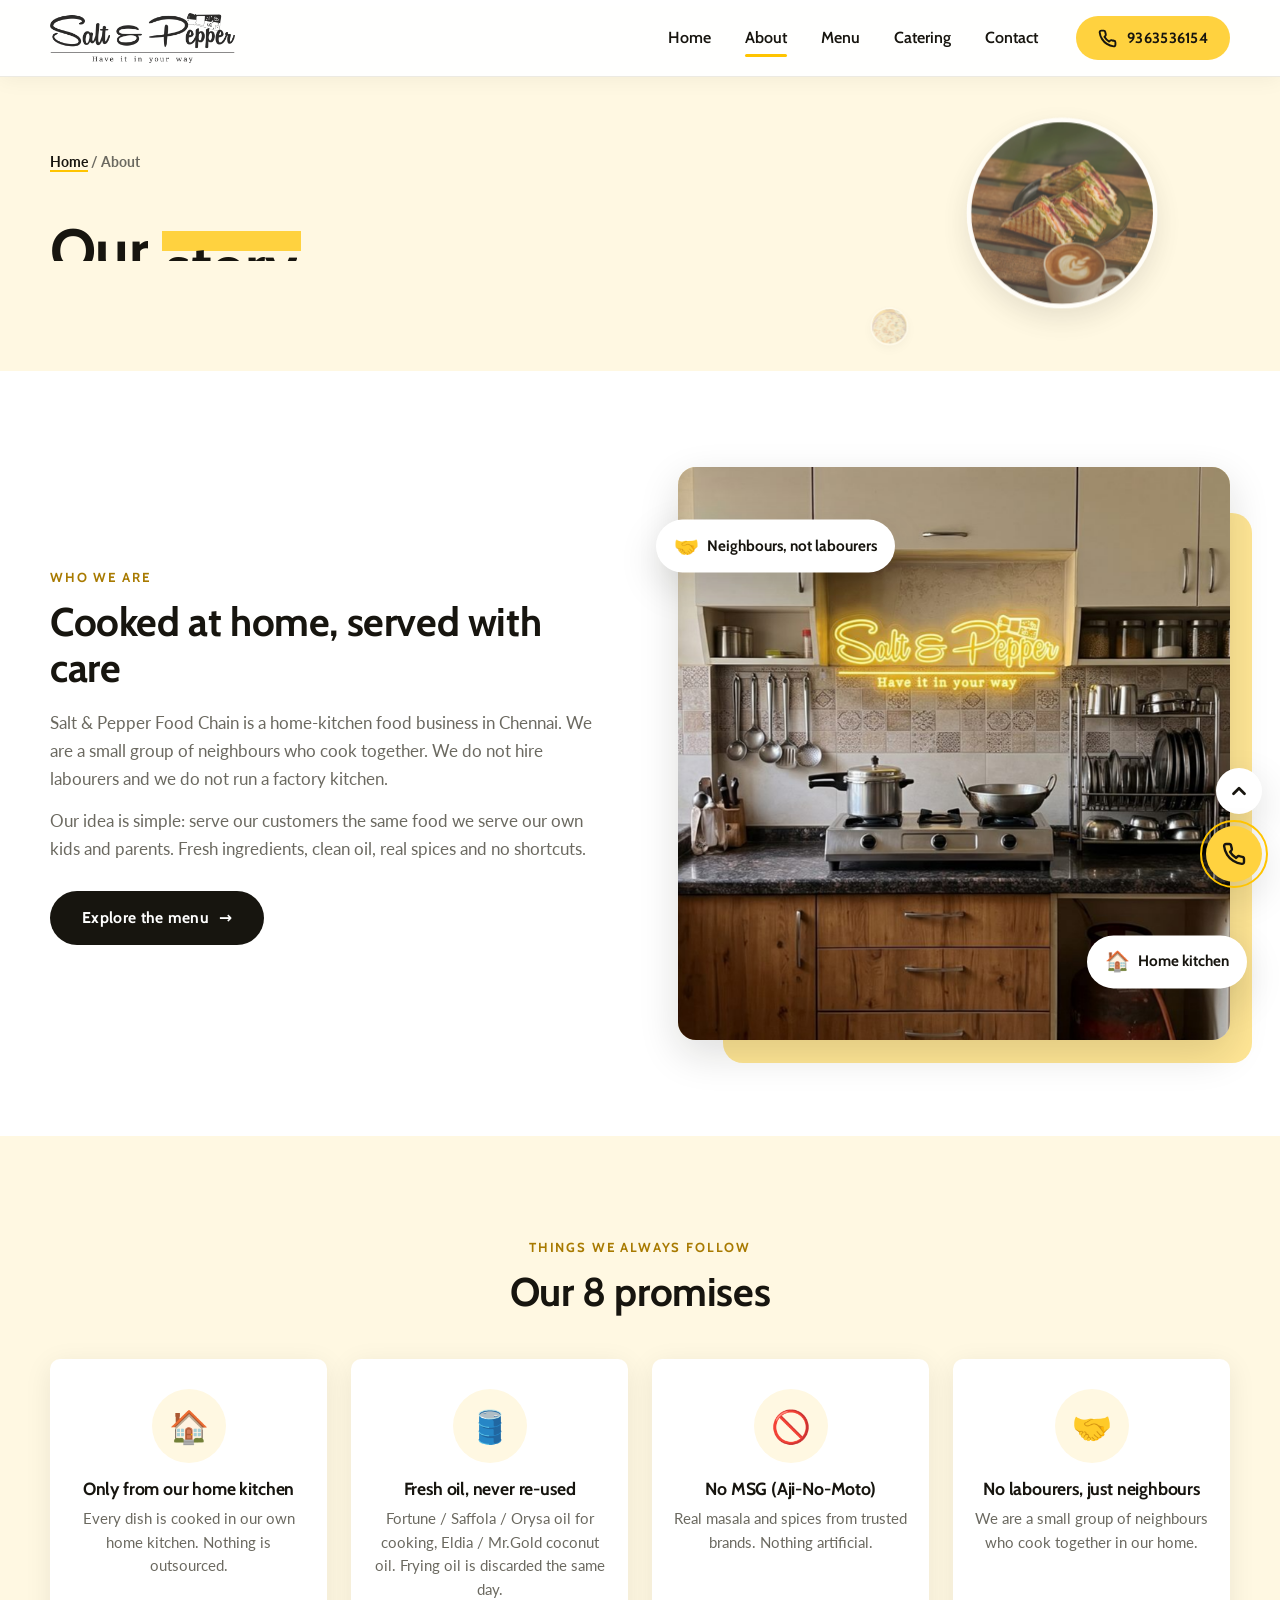
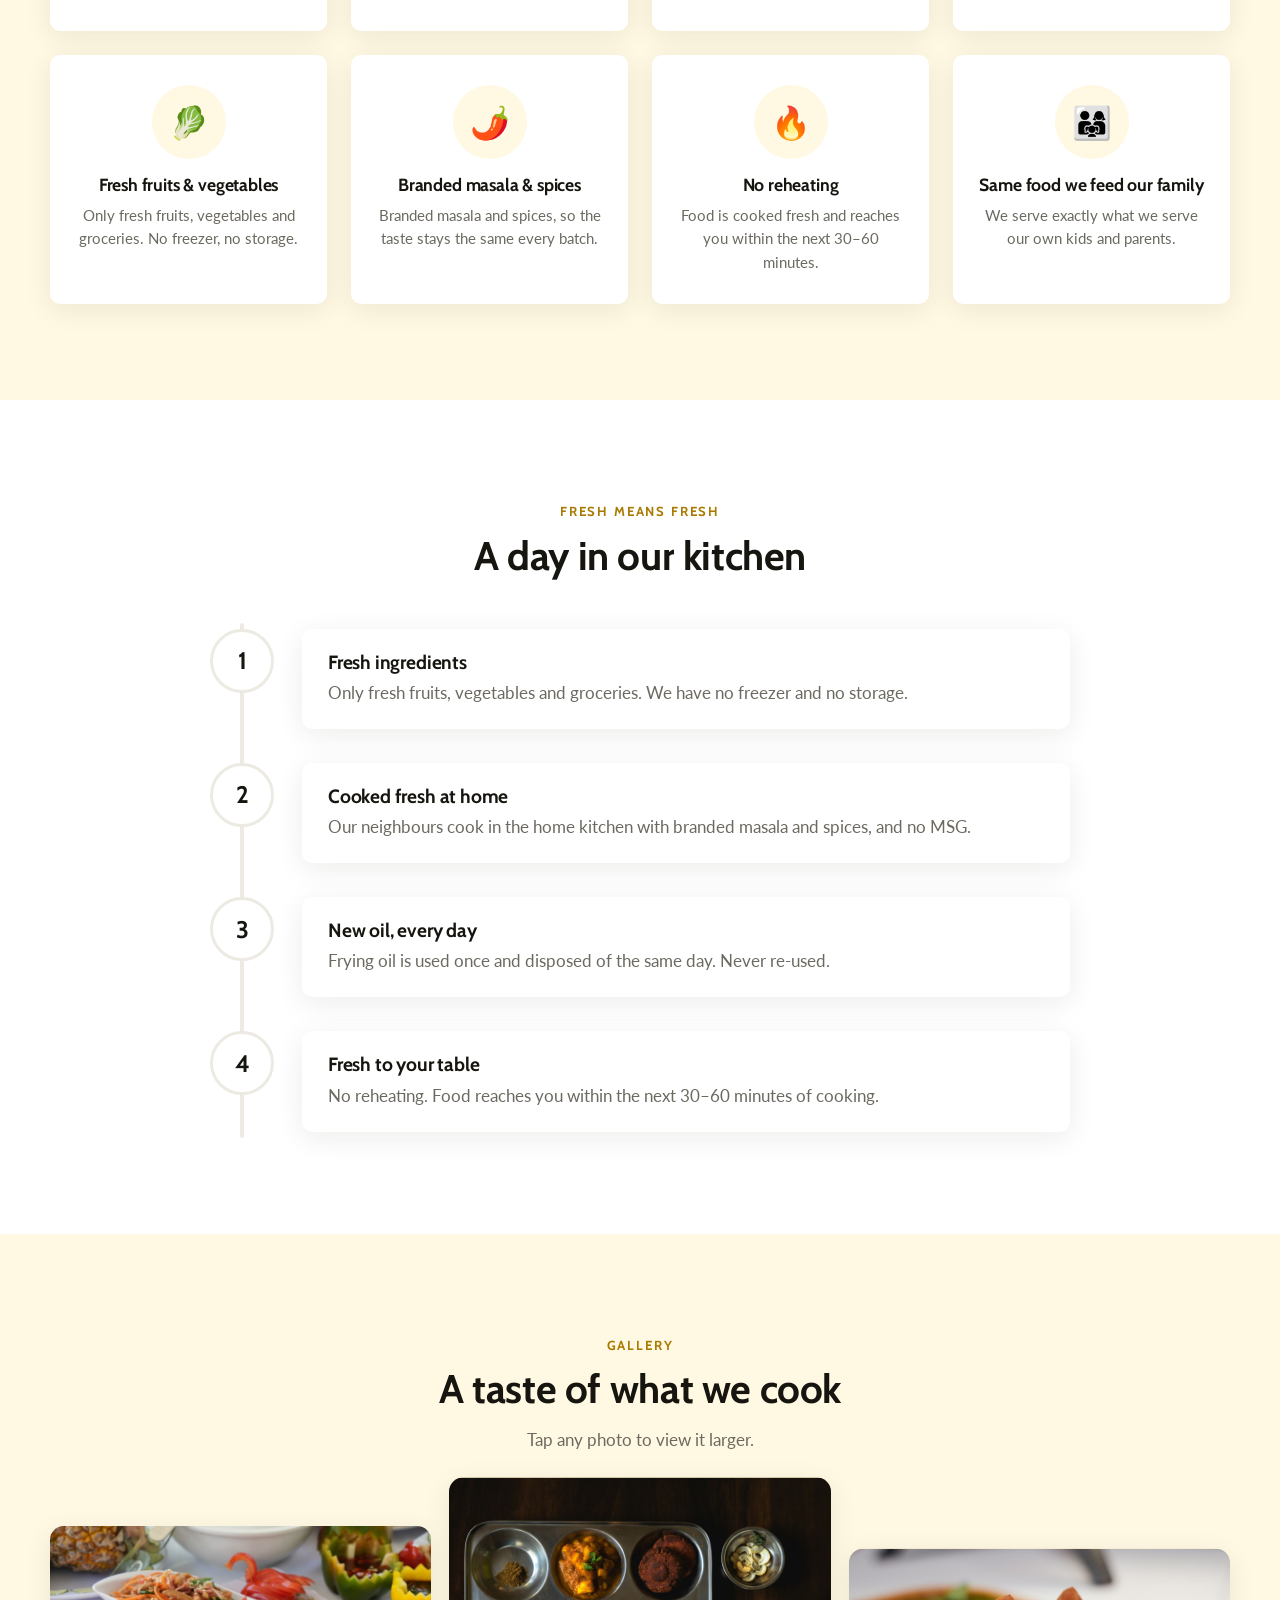
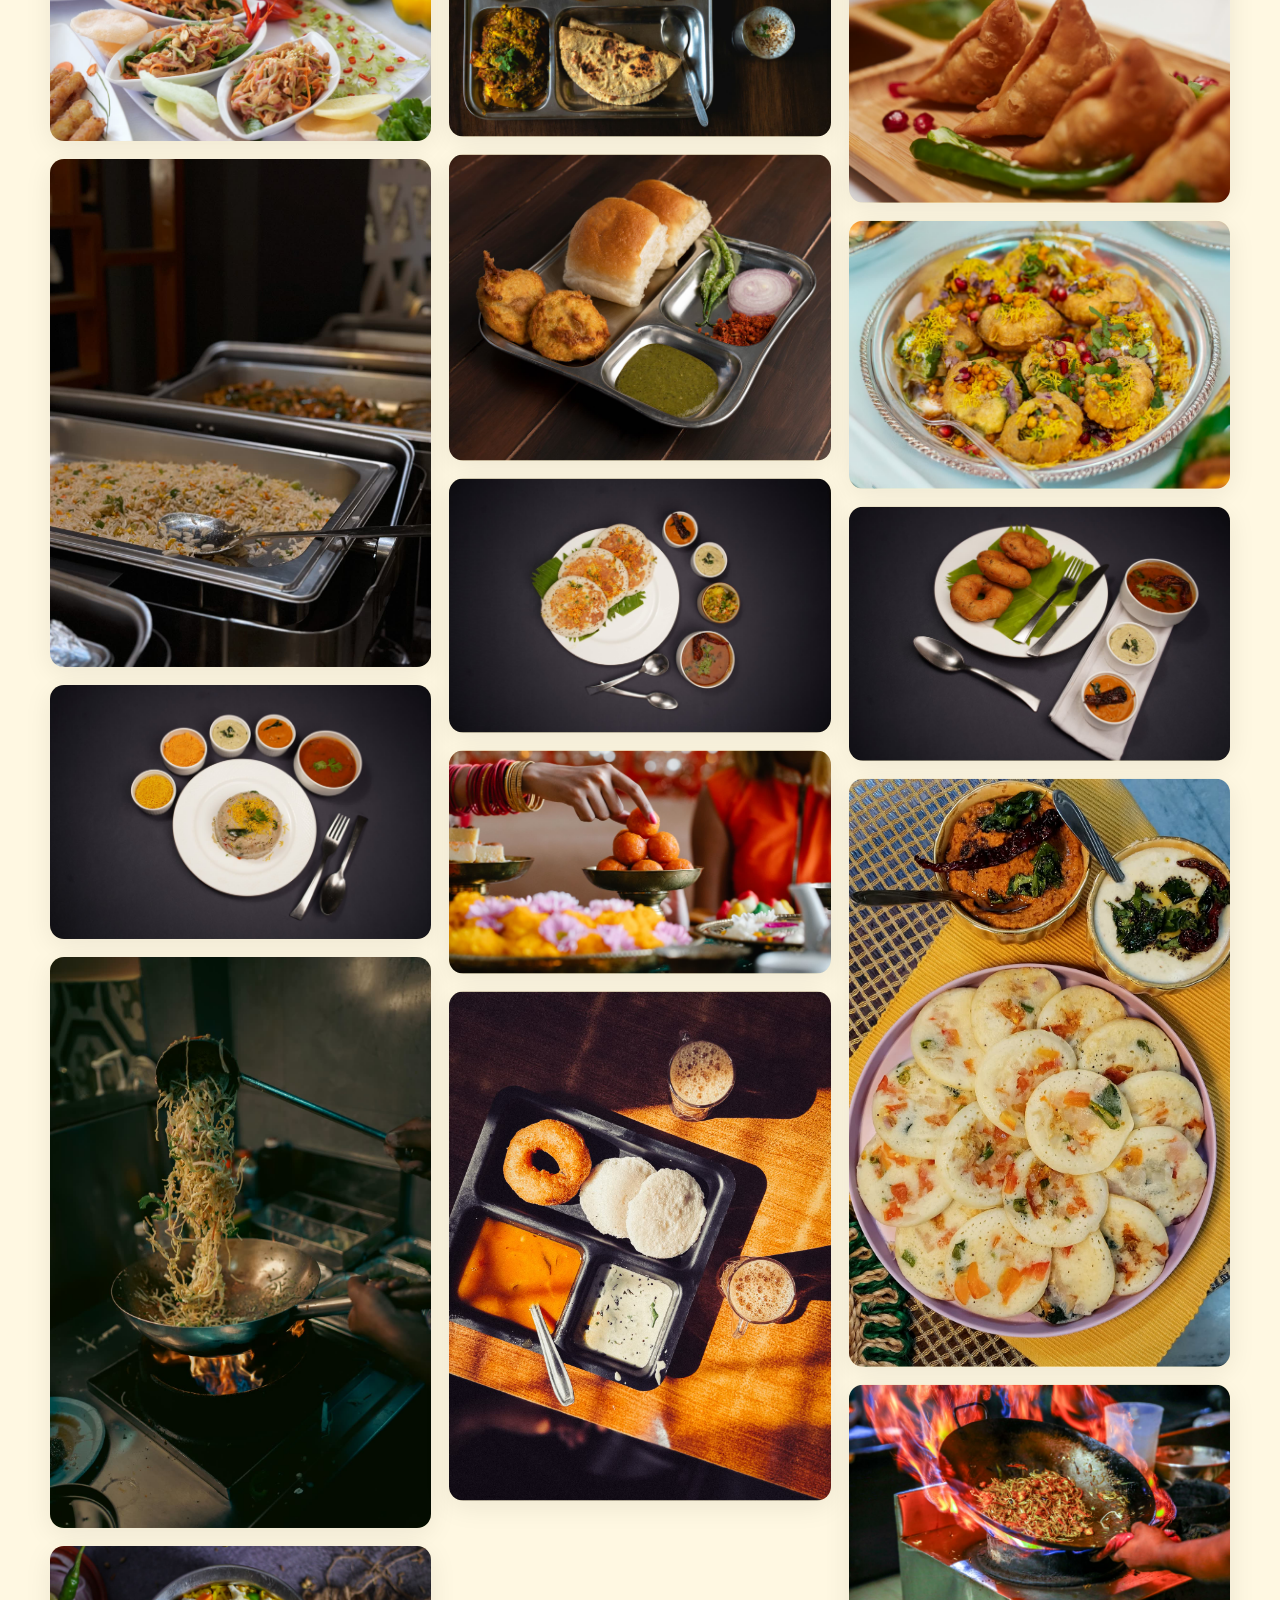
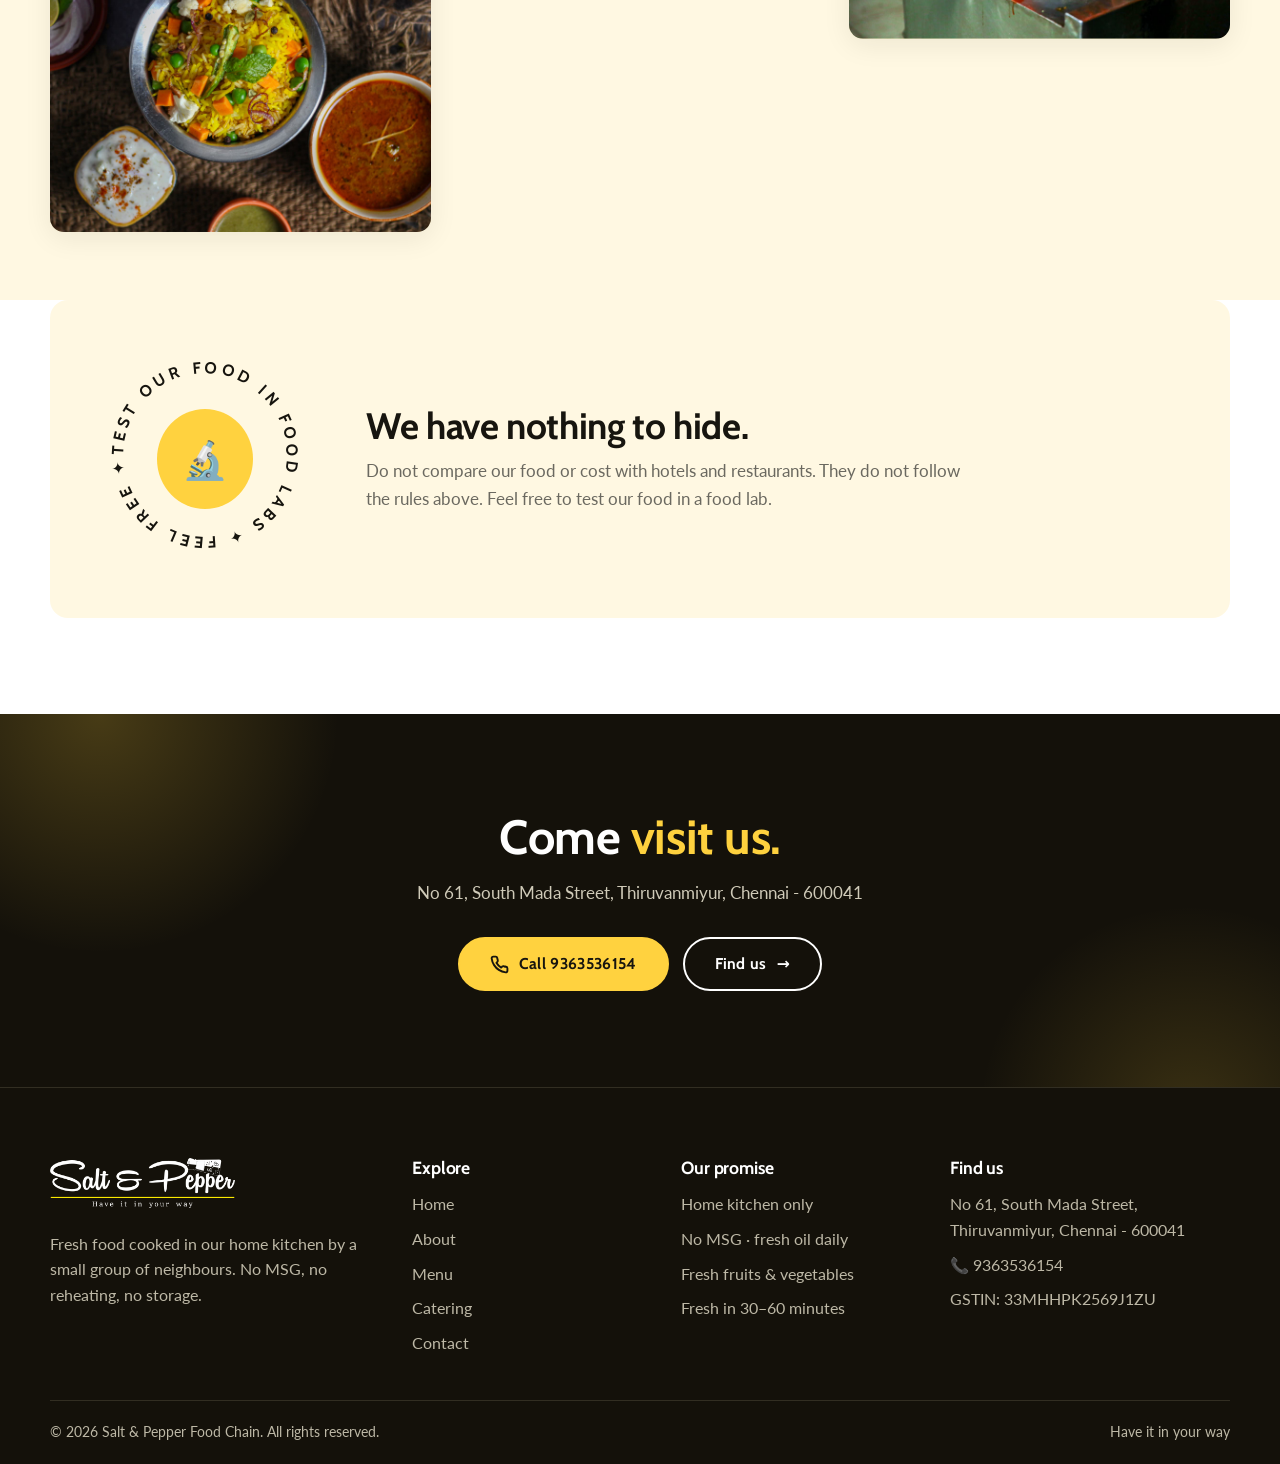
==== commit b3d6a66a: "Client feedback: sticky header, Chennai wording, new stats, photos and white footer logo - Header st" ====
--- a/about.html
+++ b/about.html
@@ -4,11 +4,11 @@
 <meta charset="utf-8">
 <meta name="viewport" content="width=device-width,initial-scale=1">
 <title>About Us | Salt & Pepper Food Chain</title>
-<meta name="description" content="Salt & Pepper Food Chain is a home-kitchen food business in Thiruvanmiyur, Chennai, cooked by a small group of neighbours with no MSG and no reheating.">
+<meta name="description" content="Salt & Pepper Food Chain is a home-kitchen food business in Chennai, cooked by a small group of neighbours with no MSG and no reheating.">
 <meta name="theme-color" content="#ffffff">
 <meta property="og:type" content="website">
 <meta property="og:title" content="About Us | Salt & Pepper Food Chain">
-<meta property="og:description" content="Salt & Pepper Food Chain is a home-kitchen food business in Thiruvanmiyur, Chennai, cooked by a small group of neighbours with no MSG and no reheating.">
+<meta property="og:description" content="Salt & Pepper Food Chain is a home-kitchen food business in Chennai, cooked by a small group of neighbours with no MSG and no reheating.">
 <meta property="og:image" content="assets/img/p12.jpg">
 <link rel="icon" href="assets/img/logo.png">
 <link rel="preconnect" href="https://fonts.googleapis.com">
@@ -31,15 +31,15 @@
 <div class="mmenu" id="mmenu"><a class="big" href="index.html">Home</a><a class="big" href="about.html" aria-current="page">About</a><a class="big" href="menu.html">Menu</a><a class="big" href="catering.html">Catering</a><a class="big" href="contact.html">Contact</a><div class="mfoot"><span>📍 No 61, South Mada Street, Thiruvanmiyur, Chennai - 600041</span><a href="tel:+919363536154">📞 9363536154</a></div></div>
 <main id="main">
 
-<section class="banner"><div class="bp a"><img src="assets/img/r_thali.jpg" alt="" ></div><div class="bp b"><img src="assets/img/r_idli.jpg" alt=""></div><div class="wrap"><div class="crumbs"><a href="index.html">Home</a> / About</div><h1>Our <span class="hl">story</span></h1><p class="lead hero-in">Food the way it is made at home: fresh, simple and honest.</p></div></section>
+<section class="banner"><div class="bp a"><img src="assets/img/sandwich_coffee.jpg" alt="" ></div><div class="bp b"><img src="assets/img/r_idli.jpg" alt=""></div><div class="wrap"><div class="crumbs"><a href="index.html">Home</a> / About</div><h1>Our <span class="hl">story</span></h1><p class="lead hero-in">Food the way it is made at home: fresh, simple and honest.</p></div></section>
 <section>
   <div class="wrap split">
     <div class="rv"><span class="eyebrow">Who we are</span><h2 class="splt">Cooked at home, served with care</h2>
-      <p class="lead" style="margin-top:18px">Salt &amp; Pepper Food Chain is a home-kitchen food business in Thiruvanmiyur, Chennai. We are a small group of neighbours who cook together. We do not hire labourers and we do not run a factory kitchen.</p>
+      <p class="lead" style="margin-top:18px">Salt &amp; Pepper Food Chain is a home-kitchen food business in Chennai. We are a small group of neighbours who cook together. We do not hire labourers and we do not run a factory kitchen.</p>
       <p class="lead" style="margin-top:14px">Our idea is simple: serve our customers the same food we serve our own kids and parents. Fresh ingredients, clean oil, real spices and no shortcuts.</p>
       <p style="margin-top:28px"><a class="btn btn-dark" href="menu.html">Explore the menu <span class="arr">→</span></a></p>
     </div>
-    <div class="imgbox rv d2"><div class="main"><img src="assets/img/p02.jpg" alt="Traditional thali on a steel plate" loading="lazy"></div><div class="float f1"><span class="e">🤝</span>Neighbours, not labourers</div><div class="float f2"><span class="e">🏠</span>Home kitchen</div></div>
+    <div class="imgbox rv d2"><div class="main"><img src="assets/img/kitchen.jpg" alt="Our home kitchen with the Salt &amp; Pepper sign" loading="lazy"></div><div class="float f1"><span class="e">🤝</span>Neighbours, not labourers</div><div class="float f2"><span class="e">🏠</span>Home kitchen</div></div>
   </div>
 </section>
 <section class="tint">
@@ -83,7 +83,7 @@
 <footer class="site">
 <div class="wrap">
   <div class="fcols">
-    <div><div class="flogo"><img src="assets/img/logo.png" alt="Salt &amp; Pepper" width="160" height="54"></div>
+    <div><div class="flogo"><img src="assets/img/logo-white.png" alt="Salt &amp; Pepper" width="160" height="54"></div>
       <p>Fresh food cooked in our home kitchen by a small group of neighbours. No MSG, no reheating, no storage.</p></div>
     <div><h4>Explore</h4><ul><li><a href="index.html">Home</a></li><li><a href="about.html">About</a></li><li><a href="menu.html">Menu</a></li><li><a href="catering.html">Catering</a></li><li><a href="contact.html">Contact</a></li></ul></div>
     <div><h4>Our promise</h4><ul><li>Home kitchen only</li><li>No MSG · fresh oil daily</li><li>Fresh fruits &amp; vegetables</li><li>Fresh in 30–60 minutes</li></ul></div>
--- a/assets/css/style.css
+++ b/assets/css/style.css
@@ -322,7 +322,7 @@
 .fcols h4{color:#fff;font-size:1.1rem;margin-bottom:14px}
 .fcols ul{list-style:none;display:grid;gap:9px}
 .fcols a{text-decoration:none}.fcols a:hover{color:var(--y)}
-.flogo{background:#fff;display:inline-block;padding:10px 16px;border-radius:12px;margin-bottom:16px}
+.flogo{display:inline-block;margin-bottom:16px}
 .flogo img{height:50px;width:auto}
 .fbot{margin-top:44px;padding:20px 0;border-top:1px solid #322e22;display:flex;justify-content:space-between;gap:10px;flex-wrap:wrap;font-size:.86rem}
 @media(max-width:900px){.fcols{grid-template-columns:1fr 1fr}}
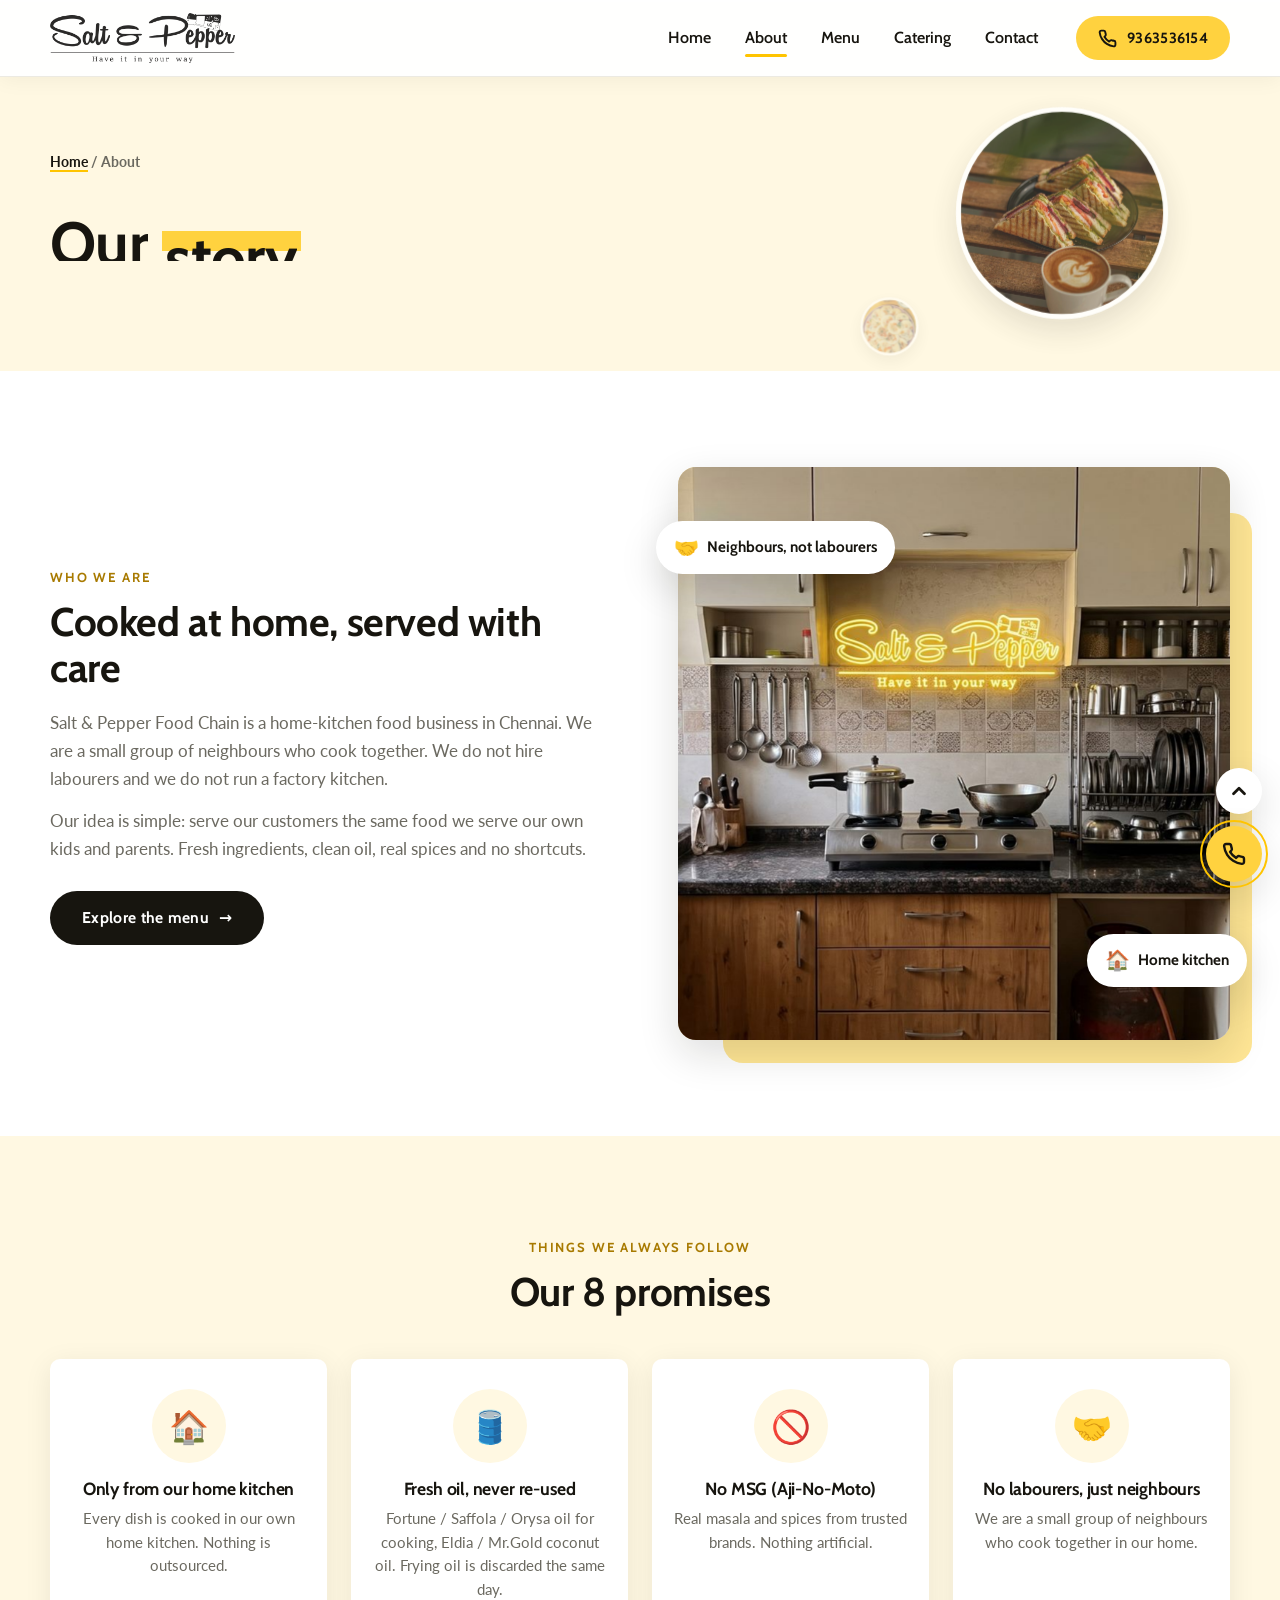
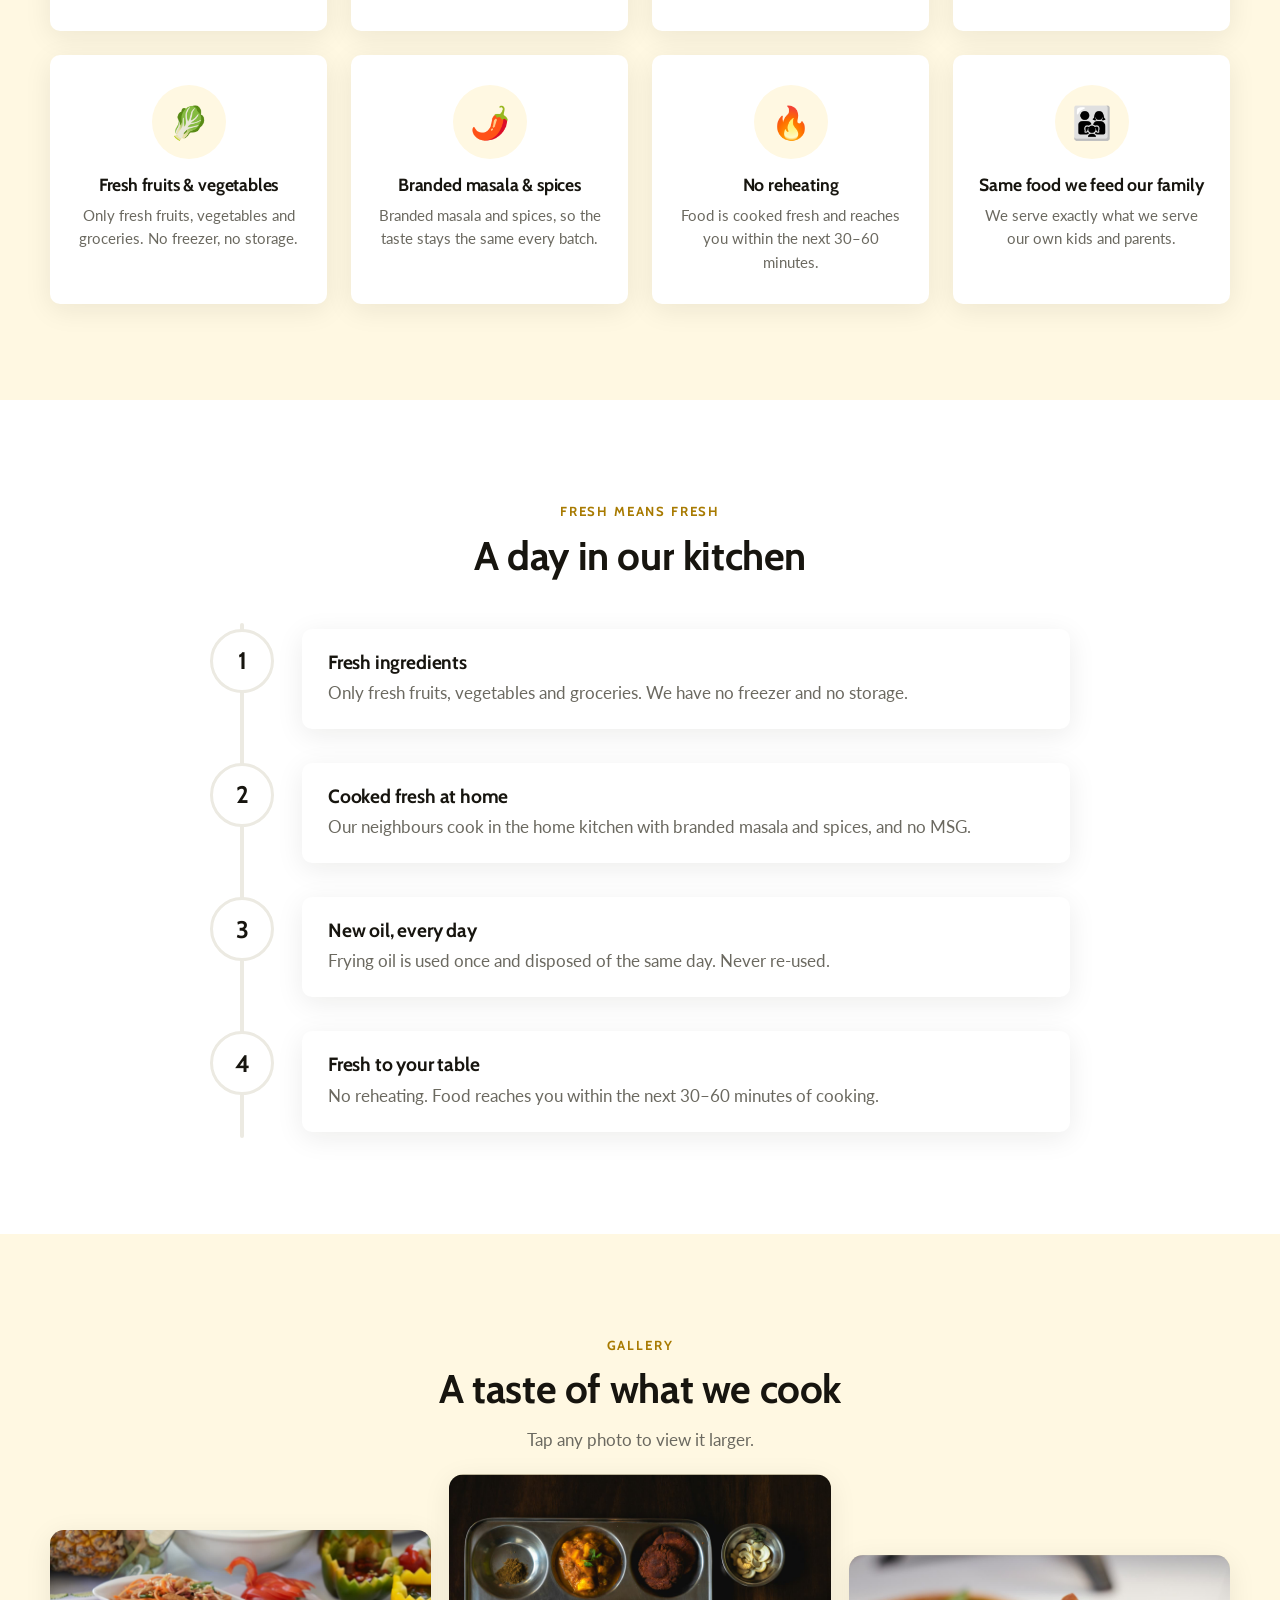
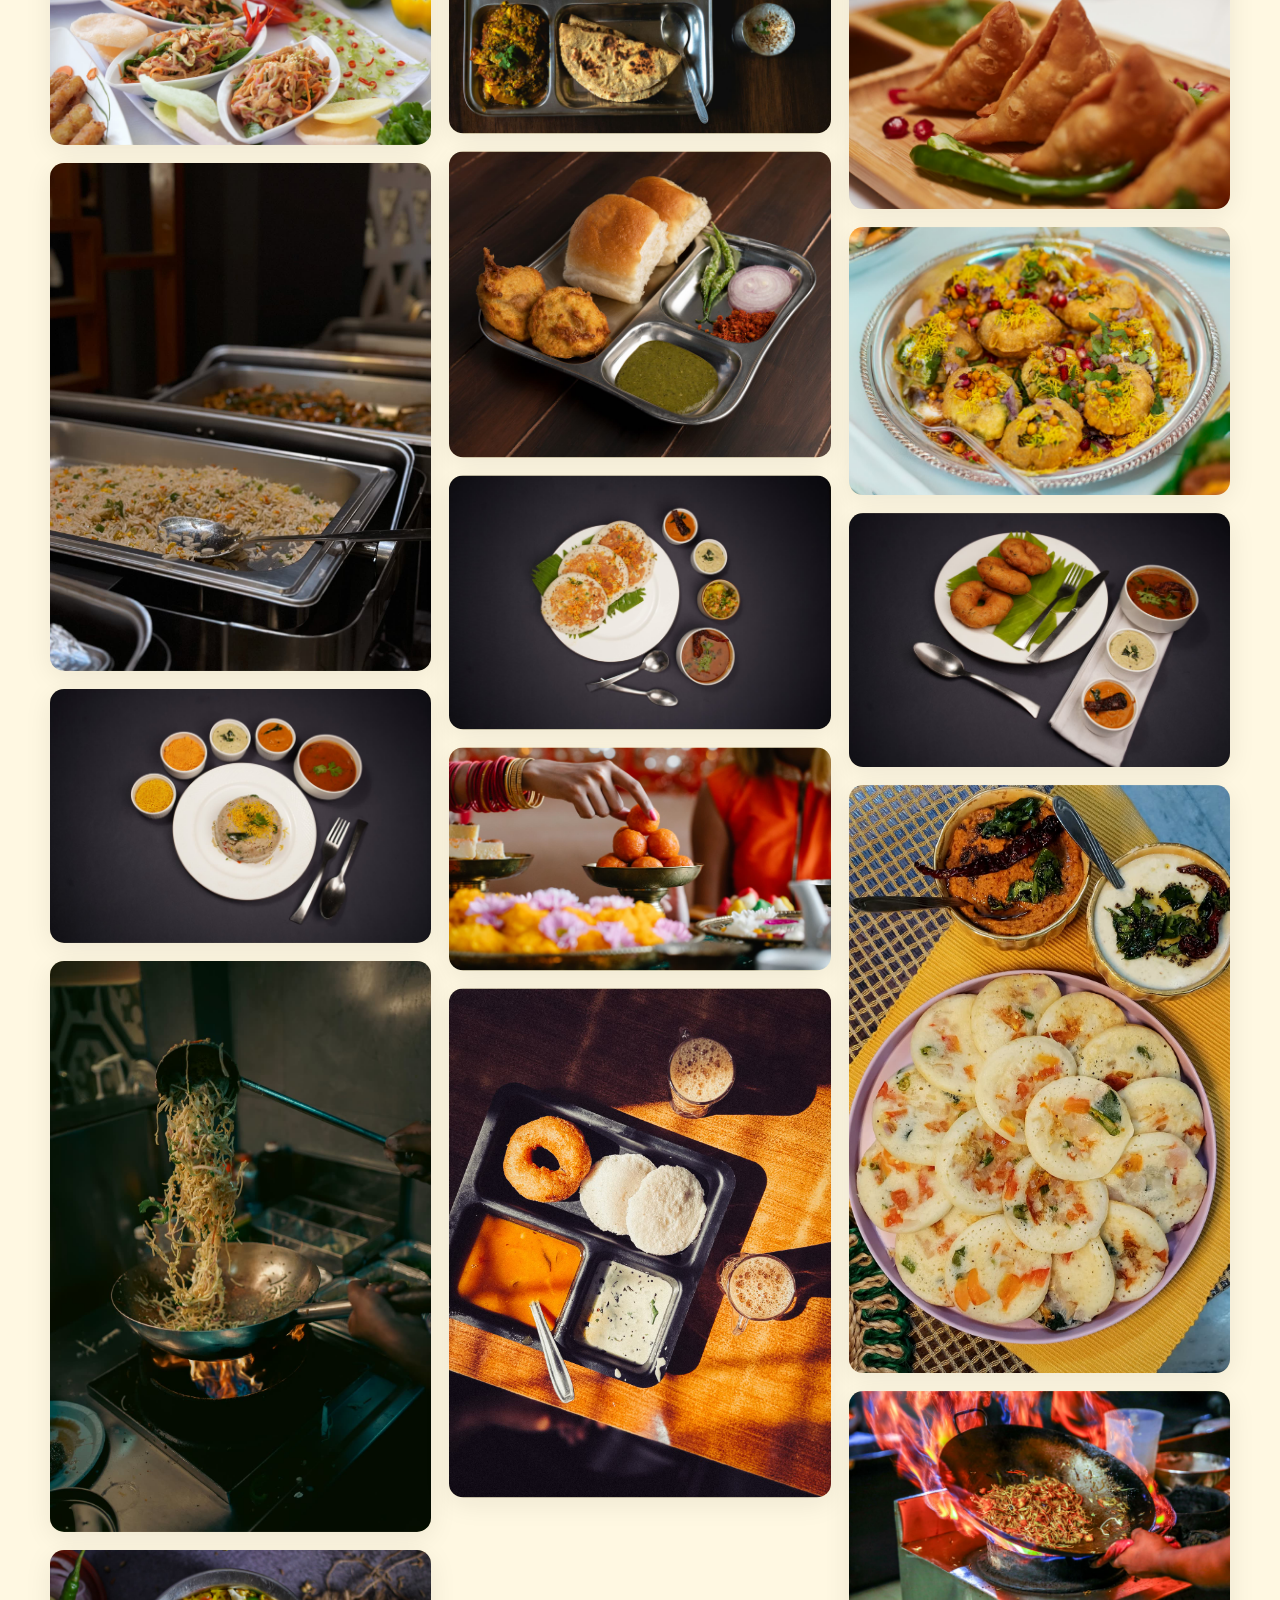
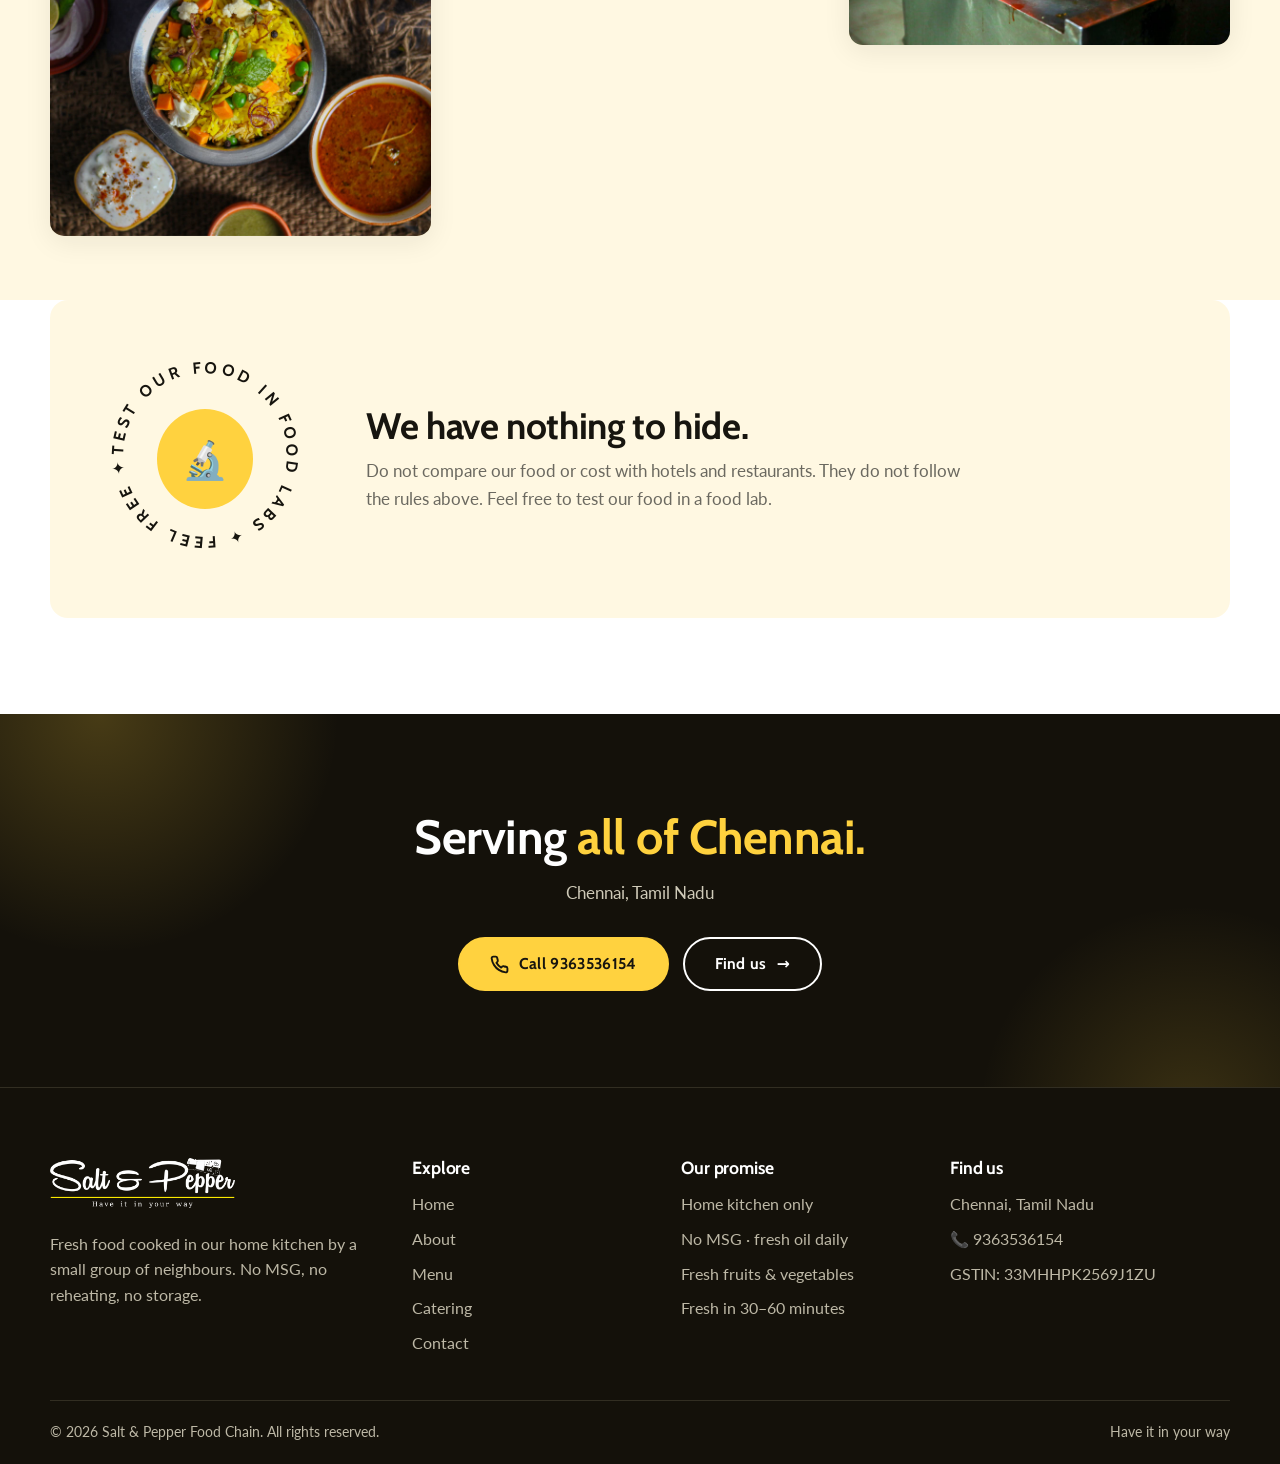
==== commit 94346ef8: "Menu photos for every dish; address is Chennai, Tamil Nadu everywhere - 31 new dish photos (resized " ====
--- a/about.html
+++ b/about.html
@@ -28,7 +28,7 @@
   <a class="btn btn-y btn-sm" href="tel:+919363536154"><svg viewBox="0 0 24 24" fill="none" stroke="currentColor" stroke-width="2.4" stroke-linecap="round" stroke-linejoin="round" aria-hidden="true"><path d="M22 16.9v3a2 2 0 0 1-2.2 2 19.8 19.8 0 0 1-8.6-3.1 19.5 19.5 0 0 1-6-6A19.8 19.8 0 0 1 2.1 4.2 2 2 0 0 1 4.1 2h3a2 2 0 0 1 2 1.7c.1 1 .4 1.9.7 2.8a2 2 0 0 1-.5 2.1L8.1 9.9a16 16 0 0 0 6 6l1.3-1.3a2 2 0 0 1 2.1-.4c.9.3 1.8.6 2.8.7a2 2 0 0 1 1.7 2z"/></svg>9363536154</a>
   <button class="burger" type="button" aria-expanded="false" aria-controls="mmenu" aria-label="Open menu"><i></i><i></i><i></i></button>
 </div></header>
-<div class="mmenu" id="mmenu"><a class="big" href="index.html">Home</a><a class="big" href="about.html" aria-current="page">About</a><a class="big" href="menu.html">Menu</a><a class="big" href="catering.html">Catering</a><a class="big" href="contact.html">Contact</a><div class="mfoot"><span>📍 No 61, South Mada Street, Thiruvanmiyur, Chennai - 600041</span><a href="tel:+919363536154">📞 9363536154</a></div></div>
+<div class="mmenu" id="mmenu"><a class="big" href="index.html">Home</a><a class="big" href="about.html" aria-current="page">About</a><a class="big" href="menu.html">Menu</a><a class="big" href="catering.html">Catering</a><a class="big" href="contact.html">Contact</a><div class="mfoot"><span>📍 Chennai, Tamil Nadu</span><a href="tel:+919363536154">📞 9363536154</a></div></div>
 <main id="main">
 
 <section class="banner"><div class="bp a"><img src="assets/img/sandwich_coffee.jpg" alt="" ></div><div class="bp b"><img src="assets/img/r_idli.jpg" alt=""></div><div class="wrap"><div class="crumbs"><a href="index.html">Home</a> / About</div><h1>Our <span class="hl">story</span></h1><p class="lead hero-in">Food the way it is made at home: fresh, simple and honest.</p></div></section>
@@ -78,7 +78,7 @@
   <div class="gal"><div class="gcol"><button type="button" class="rv" aria-label="Open photo: Fresh salad platter"><img src="assets/img/p01.jpg" alt="Fresh salad platter" loading="lazy"></button><button type="button" class="rv" aria-label="Open photo: Catering trays"><img src="assets/img/p04.jpg" alt="Catering trays" loading="lazy"></button><button type="button" class="rv" aria-label="Open photo: Upma with chutneys"><img src="assets/img/p07.jpg" alt="Upma with chutneys" loading="lazy"></button><button type="button" class="rv" aria-label="Open photo: Live wok cooking"><img src="assets/img/p10.jpg" alt="Live wok cooking" loading="lazy"></button><button type="button" class="rv" aria-label="Open photo: Veg pulao and raita"><img src="assets/img/p13.jpg" alt="Veg pulao and raita" loading="lazy"></button></div><div class="gcol"><button type="button" class="rv" aria-label="Open photo: Traditional thali"><img src="assets/img/p02.jpg" alt="Traditional thali" loading="lazy"></button><button type="button" class="rv" aria-label="Open photo: Bajji and bun tray"><img src="assets/img/p05.jpg" alt="Bajji and bun tray" loading="lazy"></button><button type="button" class="rv" aria-label="Open photo: Set dosa with sides"><img src="assets/img/p08.jpg" alt="Set dosa with sides" loading="lazy"></button><button type="button" class="rv" aria-label="Open photo: Sweet laddu"><img src="assets/img/p11.jpg" alt="Sweet laddu" loading="lazy"></button><button type="button" class="rv" aria-label="Open photo: Vada, idli and chutneys"><img src="assets/img/p14.jpg" alt="Vada, idli and chutneys" loading="lazy"></button></div><div class="gcol"><button type="button" class="rv" aria-label="Open photo: Golden samosas"><img src="assets/img/p03.jpg" alt="Golden samosas" loading="lazy"></button><button type="button" class="rv" aria-label="Open photo: Pani puri chaat"><img src="assets/img/p06.jpg" alt="Pani puri chaat" loading="lazy"></button><button type="button" class="rv" aria-label="Open photo: Medu vada"><img src="assets/img/p09.jpg" alt="Medu vada" loading="lazy"></button><button type="button" class="rv" aria-label="Open photo: Colourful idlis"><img src="assets/img/p12.jpg" alt="Colourful idlis" loading="lazy"></button><button type="button" class="rv" aria-label="Open photo: Live flame wok"><img src="assets/img/p15.jpg" alt="Live flame wok" loading="lazy"></button></div></div></div>
 </section>
 <section style="padding-top:0"><div class="wrap"><div class="lab rv"><div class="seal" aria-hidden="true"><svg viewBox="0 0 200 200"><defs><path id="cp" d="M100,100 m-78,0 a78,78 0 1,1 156,0 a78,78 0 1,1 -156,0"/></defs><text><textPath href="#cp" textLength="486" lengthAdjust="spacing">Test our food in food labs ✦ Feel free ✦ </textPath></text></svg><div class="core">🔬</div></div><div><h3 style="font-size:clamp(1.6rem,3vw,2.3rem);margin-bottom:10px">We have nothing to hide.</h3><p class="lead">Do not compare our food or cost with hotels and restaurants. They do not follow the rules above. Feel free to test our food in a food lab.</p></div></div></div></section>
-<section class="cta-band"><div class="wrap"><h2>Come <em>visit us.</em></h2><p>No 61, South Mada Street, Thiruvanmiyur, Chennai - 600041</p><div class="cta"><a class="btn btn-white" href="tel:+919363536154"><svg viewBox="0 0 24 24" fill="none" stroke="currentColor" stroke-width="2.4" stroke-linecap="round" stroke-linejoin="round" aria-hidden="true"><path d="M22 16.9v3a2 2 0 0 1-2.2 2 19.8 19.8 0 0 1-8.6-3.1 19.5 19.5 0 0 1-6-6A19.8 19.8 0 0 1 2.1 4.2 2 2 0 0 1 4.1 2h3a2 2 0 0 1 2 1.7c.1 1 .4 1.9.7 2.8a2 2 0 0 1-.5 2.1L8.1 9.9a16 16 0 0 0 6 6l1.3-1.3a2 2 0 0 1 2.1-.4c.9.3 1.8.6 2.8.7a2 2 0 0 1 1.7 2z"/></svg>Call 9363536154</a><a class="btn btn-dark" href="contact.html">Find us <span class="arr">→</span></a></div></div></section>
+<section class="cta-band"><div class="wrap"><h2>Serving <em>all of Chennai.</em></h2><p>Chennai, Tamil Nadu</p><div class="cta"><a class="btn btn-white" href="tel:+919363536154"><svg viewBox="0 0 24 24" fill="none" stroke="currentColor" stroke-width="2.4" stroke-linecap="round" stroke-linejoin="round" aria-hidden="true"><path d="M22 16.9v3a2 2 0 0 1-2.2 2 19.8 19.8 0 0 1-8.6-3.1 19.5 19.5 0 0 1-6-6A19.8 19.8 0 0 1 2.1 4.2 2 2 0 0 1 4.1 2h3a2 2 0 0 1 2 1.7c.1 1 .4 1.9.7 2.8a2 2 0 0 1-.5 2.1L8.1 9.9a16 16 0 0 0 6 6l1.3-1.3a2 2 0 0 1 2.1-.4c.9.3 1.8.6 2.8.7a2 2 0 0 1 1.7 2z"/></svg>Call 9363536154</a><a class="btn btn-dark" href="contact.html">Find us <span class="arr">→</span></a></div></div></section>
 </main>
 <footer class="site">
 <div class="wrap">
@@ -87,7 +87,7 @@
       <p>Fresh food cooked in our home kitchen by a small group of neighbours. No MSG, no reheating, no storage.</p></div>
     <div><h4>Explore</h4><ul><li><a href="index.html">Home</a></li><li><a href="about.html">About</a></li><li><a href="menu.html">Menu</a></li><li><a href="catering.html">Catering</a></li><li><a href="contact.html">Contact</a></li></ul></div>
     <div><h4>Our promise</h4><ul><li>Home kitchen only</li><li>No MSG · fresh oil daily</li><li>Fresh fruits &amp; vegetables</li><li>Fresh in 30–60 minutes</li></ul></div>
-    <div><h4>Find us</h4><ul><li>No 61, South Mada Street, Thiruvanmiyur, Chennai - 600041</li><li>📞 <a href="tel:+919363536154">9363536154</a></li><li>GSTIN: 33MHHPK2569J1ZU</li></ul></div>
+    <div><h4>Find us</h4><ul><li>Chennai, Tamil Nadu</li><li>📞 <a href="tel:+919363536154">9363536154</a></li><li>GSTIN: 33MHHPK2569J1ZU</li></ul></div>
   </div>
   <div class="fmega" aria-hidden="true">Salt &amp; Pepper</div>
   <div class="fbot"><span>© <span id="yr">2026</span> Salt &amp; Pepper Food Chain. All rights reserved.</span><span>Have it in your way</span></div>
